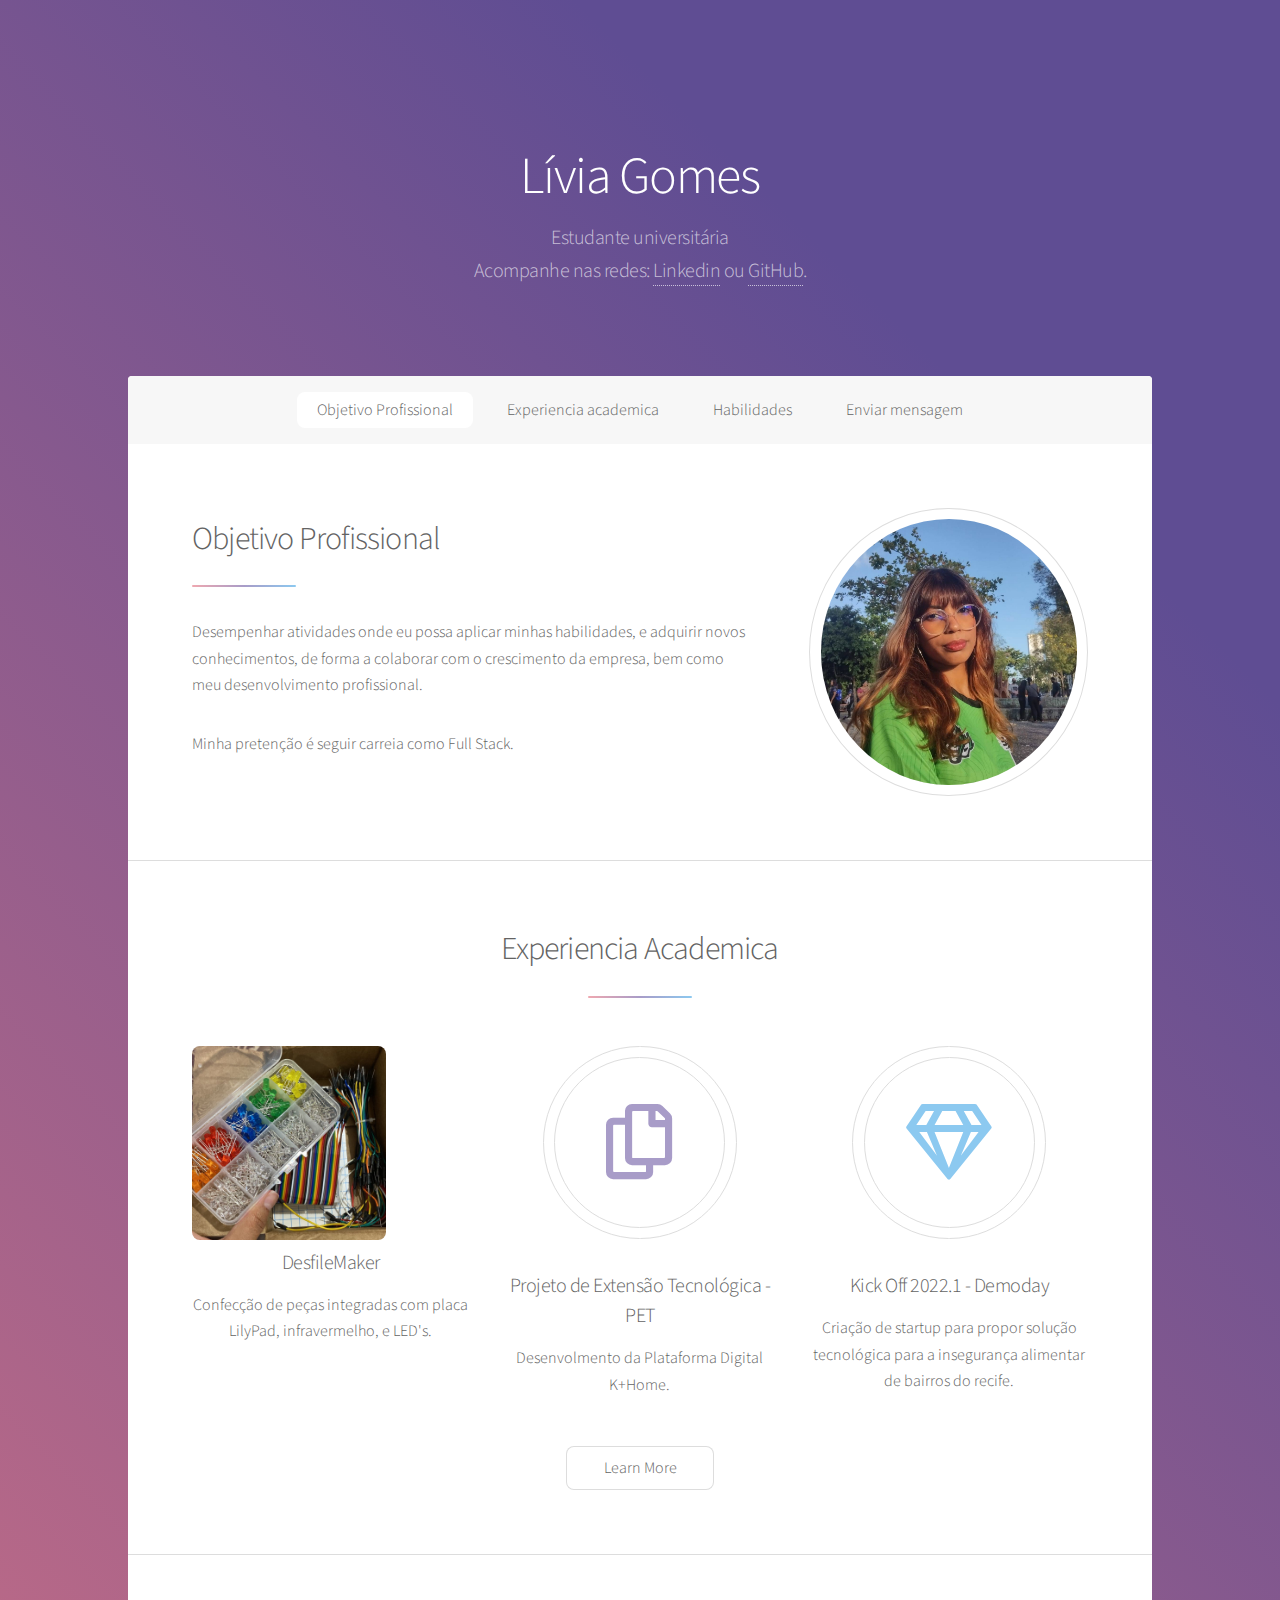
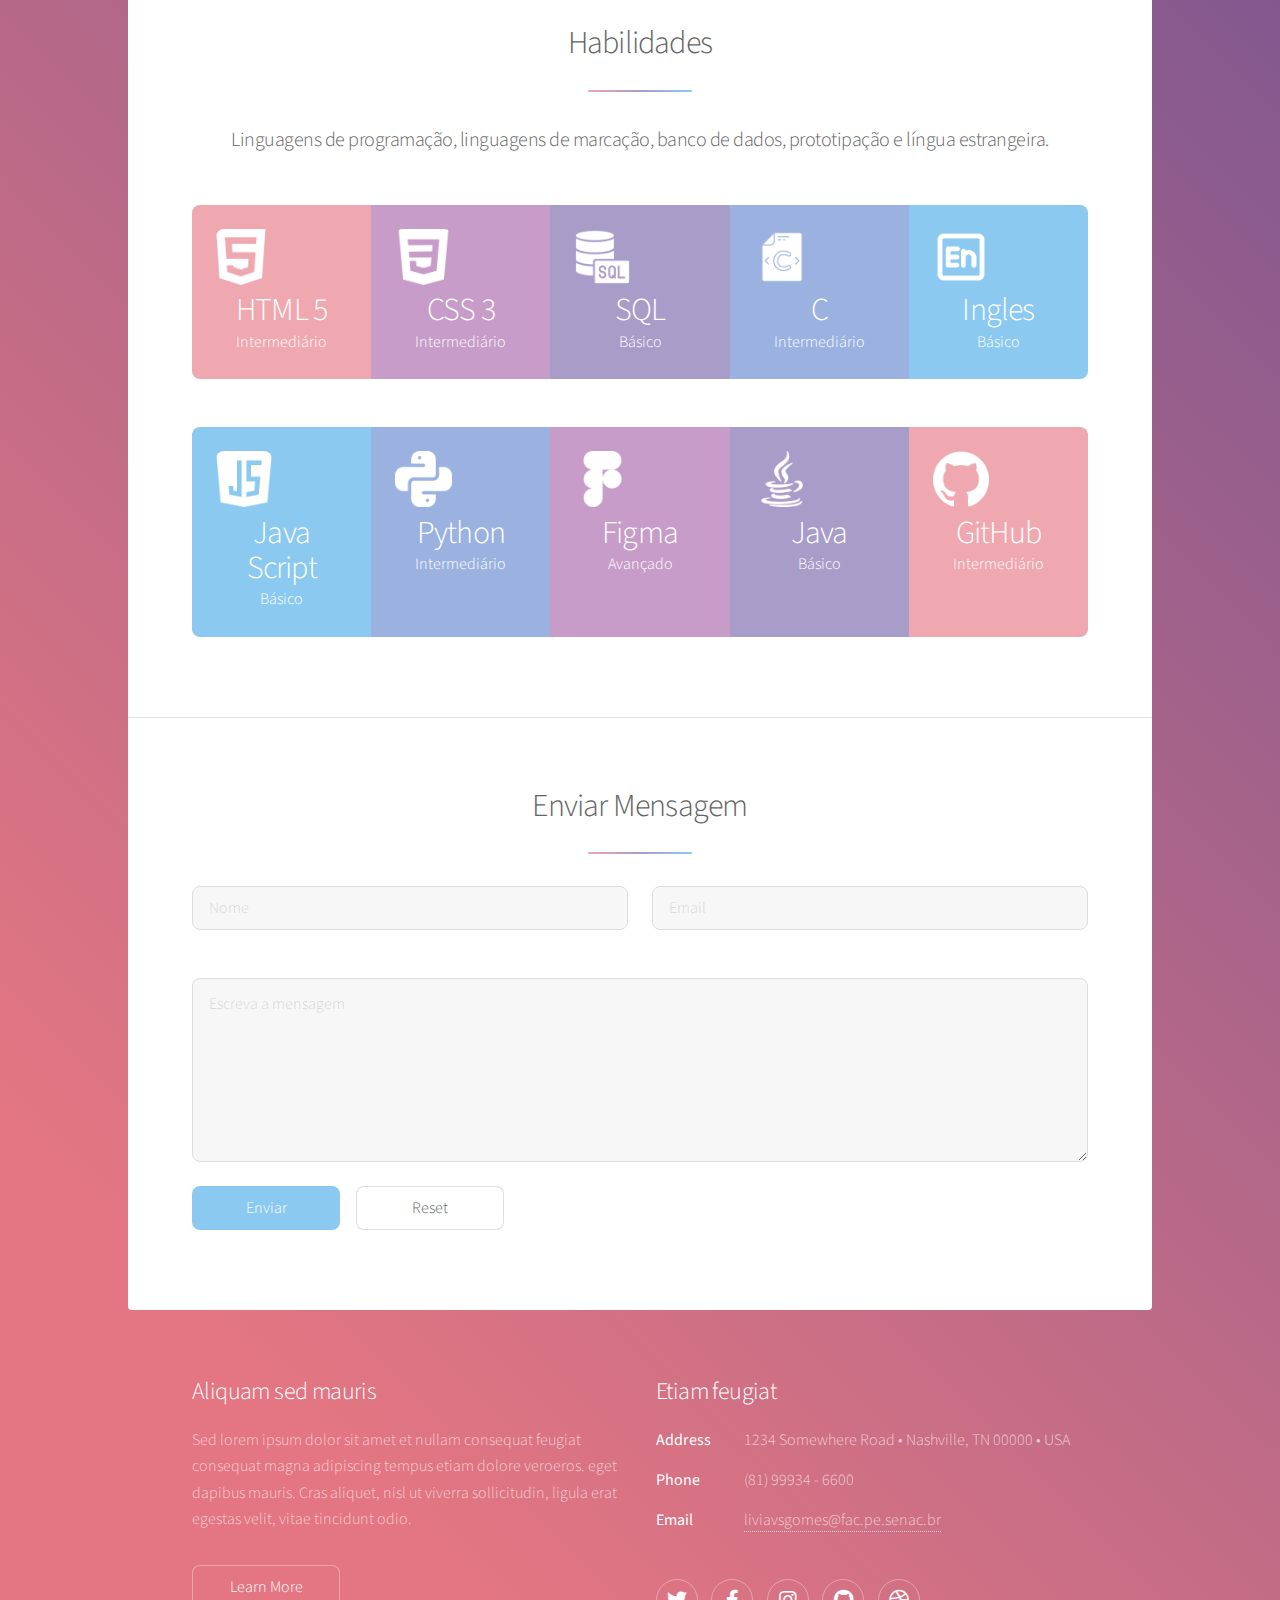
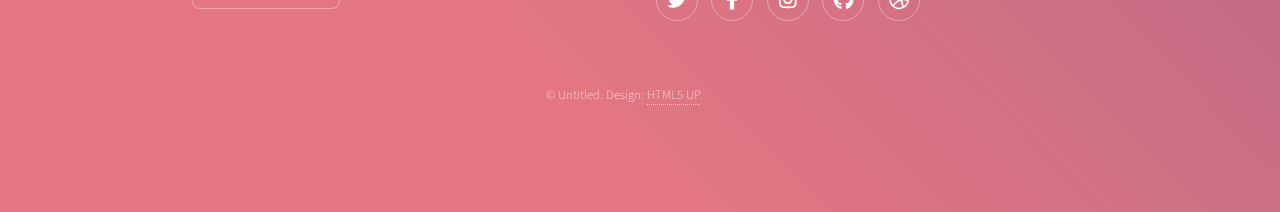
==== index.html @ 05b3b82d "Personalizações" ====
<!DOCTYPE HTML>
<!--
	Stellar by HTML5 UP
	html5up.net | @ajlkn
	Free for personal and commercial use under the CCA 3.0 license (html5up.net/license)
-->
<html lang="pt-br">
	<head>
		<title>Lívia Gomes</title>
		<link rel="icon" type="image/x-icon" href="https://cdn-icons-png.flaticon.com/512/921/921124.png">
		<meta charset="utf-8" />
		<meta name="viewport" content="width=device-width, initial-scale=1, user-scalable=no" />
		<link rel="stylesheet" href="assets/css/main.css" />
		<noscript><link rel="stylesheet" href="assets/css/noscript.css" /></noscript>
	</head>
	<body class="is-preload">

		<!-- Wrapper -->
			<div id="wrapper">

				<!-- Header -->
					<header id="header" class="alt">
						<span class="logo"><img src="images/logo.svg" alt="" /></span>
						<img href="https://cdn-icons-png.flaticon.com/512/921/921124.png" alt="">
						<h1>Lívia Gomes</h1>
						<p>Estudante universitária<br/>
						Acompanhe nas redes: <a href="https://www.linkedin.com/in/l%C3%ADvia-vit%C3%B3ria-6a5771230/">Linkedin</a> ou <a href="https://github.com/ViviSGG">GitHub</a>.</p>
					</header>

				<!-- Nav -->
					<nav id="nav">
						<ul>
							<li><a href="#intro" class="active">Objetivo Profissional</a></li>
							<li><a href="#first">Experiencia academica</a></li>
							<li><a href="#second">Habilidades</a></li>
							<li><a href="#cta">Enviar mensagem</a></li>
						</ul>
					</nav>

				<!-- Main -->
					<div id="main">

						<!-- Introduction -->
							<section id="intro" class="main">
								<div class="spotlight">
									<div class="content">
										<header class="major">
											<h2>Objetivo Profissional</h2>
										</header>
										<p>Desempenhar atividades onde eu possa aplicar minhas habilidades, e adquirir novos conhecimentos, de forma a colaborar com o crescimento da empresa, bem como meu desenvolvimento profissional.</p>
										<p>Minha pretenção é seguir carreia como Full Stack.</p>
										<ul class="actions">
										</ul>
									</div>
									<span class="image"><img src="imagens\icon-perfil-verde.jpeg" alt="" /></span>
								</div>
							</section>

						<!-- First Section -->
							<section id="first" class="main special">
								<header class="major">
									<h2>Experiencia Academica</h2>
								</header>
								<ul class="features">
									<li>
										<span class="image"><img src="imagens\led's.jpeg" alt="" id="exp-icon" /></span>
										<h3>DesfileMaker</h3>
										<p>Confecção de peças integradas com placa LilyPad, infravermelho, e LED's.</p>
									</li>
									<li>
										<span class="icon major style3 fa-copy"></span>
										<h3>Projeto de Extensão Tecnológica - PET</h3>
										<p>Desenvolmento da Plataforma Digital K+Home.</p>
									</li>
									<li>
										<span class="icon major style5 fa-gem"></span>
										<h3>Kick Off 2022.1 - Demoday </h3>
										<p>Criação de startup para propor solução tecnológica para a insegurança alimentar de bairros do recife.</p>
									</li>
								</ul>
								<footer class="major">
									<ul class="actions special">
										<li><a href="generic.html" class="button">Learn More</a></li>
									</ul>
								</footer>
							</section>

						<!-- habilidades Section -->
							<section id="second" class="main special">
								<header class="major">
									<h2>Habilidades</h2>
									<p>Linguagens de programação, linguagens de marcação, banco de dados, prototipação e língua estrangeira.</p>
								</header>
								<ul class="statistics">
									<li class="style1">
										<span class="image"><img src="imagens\html5.png" id="hab-icon"></span>
										<strong>HTML 5</strong> Intermediário
									</li>
									<li class="style2">
										<span class="image"><img src="imagens\css-3.png" id="hab-icon"></span>
										<strong>CSS 3</strong> Intermediário
									</li>
									<li class="style3">
										<span class="image"><img src="imagens\servidor-sql.png" id="hab-icon"></span>
										<strong>SQL</strong> Básico
									</li>
									<li class="style4">
										<span class="image"><img src="imagens\linguagem-c.png" id="hab-icon"></span></span>
										<strong>C</strong> Intermediário
									</li>
									<li class="style5">
										<span class="image"><img src="imagens\ingles.png" id="hab-icon"></span>
										<strong>Ingles</strong> Básico
									</li>
									
								</ul>
								<ul class="statistics">									
									<li class="style5">
										<span class="image"><img src="imagens\script-java.png" id="hab-icon"></span>
										<strong>Java Script</strong> Básico
									</li>
									<li class="style4">
										<span class="image"><img src="imagens\python.png" id="hab-icon"></span>
										<strong>Python</strong> Intermediário
									</li>
									<li class="style2">
										<span class="image"><img src="imagens\figma.png" id="hab-icon"></span>
										<strong>Figma</strong> Avançado
									</li>
									<li class="style3">
										<span class="image"><img src="imagens\java.png" id="hab-icon"></span>
										<strong>Java</strong> Básico
									</li>
									<li class="style1">
										<span class="image"><img src="imagens\github.png" id="hab-icon"></span>
										<strong>GitHub</strong> Intermediário
									</li>
								</ul>
						
								<footer class="major">
								</footer>
							</section>

						<!-- Get Started -->
							<section id="cta" class="main special">
								<header class="major">
									<h2>Enviar Mensagem</h2>
									
									<form method="post" action="#">
										<div class="row gtr-uniform">
											<div class="col-6 col-12-xsmall">
												<input type="text" name="demo-name" id="demo-name" value="" placeholder="Nome" />
											</div>
											<div class="col-6 col-12-xsmall">
												<input type="email" name="demo-email" id="demo-email" value="" placeholder="Email" />
											</div>
											<div class="col-12">
											</div>
											<div class="col-12">
												<textarea name="demo-message" id="demo-message" placeholder="Escreva a mensagem" rows="6"></textarea>
											</div>
											<br>
											<div class="col-12">
												<ul class="actions">
													<li><input type="submit" value="Enviar" class="primary" /></li>
													<li><input type="reset" value="Reset" /></li>
												</ul>
											</div>
										</div>
									</form>
								</footer>
							</section>

					</div>

				<!-- Footer -->
					<footer id="footer">
						<section>
							<h2>Aliquam sed mauris</h2>
							<p>Sed lorem ipsum dolor sit amet et nullam consequat feugiat consequat magna adipiscing tempus etiam dolore veroeros. eget dapibus mauris. Cras aliquet, nisl ut viverra sollicitudin, ligula erat egestas velit, vitae tincidunt odio.</p>
							<ul class="actions">
								<li><a href="generic.html" class="button">Learn More</a></li>
							</ul>
						</section>
						<section>
							<h2>Etiam feugiat</h2>
							<dl class="alt">
								<dt>Address</dt>
								<dd>1234 Somewhere Road &bull; Nashville, TN 00000 &bull; USA</dd>
								<dt>Phone</dt>
								<dd>(81) 99934 - 6600</dd>
								<dt>Email</dt>
								<dd><a href="#">liviavsgomes@fac.pe.senac.br</a></dd>
							</dl>
							<ul class="icons">
								<li><a href="#" class="icon brands fa-twitter alt"><span class="label">Twitter</span></a></li>
								<li><a href="#" class="icon brands fa-facebook-f alt"><span class="label">Facebook</span></a></li>
								<li><a href="#" class="icon brands fa-instagram alt"><span class="label">Instagram</span></a></li>
								<li><a href="#" class="icon brands fa-github alt"><span class="label">GitHub</span></a></li>
								<li><a href="#" class="icon brands fa-dribbble alt"><span class="label">Dribbble</span></a></li>
							</ul>
						</section>
						<p class="copyright">&copy; Untitled. Design: <a href="https://html5up.net">HTML5 UP</a>.</p>
					</footer>

			</div>

		<!-- Scripts -->
			<script src="assets/js/jquery.min.js"></script>
			<script src="assets/js/jquery.scrollex.min.js"></script>
			<script src="assets/js/jquery.scrolly.min.js"></script>
			<script src="assets/js/browser.min.js"></script>
			<script src="assets/js/breakpoints.min.js"></script>
			<script src="assets/js/util.js"></script>
			<script src="assets/js/main.js"></script>

	</body>
</html>
---- assets/css/main.css ----
@import url(fontawesome-all.min.css);
@import 'https://fonts.googleapis.com/css?family=Source+Sans+Pro:300,400';

/*
	Stellar by HTML5 UP
	html5up.net | @ajlkn
	Free for personal and commercial use under the CCA 3.0 license (html5up.net/license)
*/

html, body, div, span, applet, object,
iframe, h1, h2, h3, h4, h5, h6, p, blockquote,
pre, a, abbr, acronym, address, big, cite,
code, del, dfn, em, img, ins, kbd, q, s, samp,
small, strike, strong, sub, sup, tt, var, b,
u, i, center, dl, dt, dd, ol, ul, li, fieldset,
form, label, legend, table, caption, tbody,
tfoot, thead, tr, th, td, article, aside,
canvas, details, embed, figure, figcaption,
footer, header, hgroup, menu, nav, output, ruby,
section, summary, time, mark, audio, video {
	margin: 0;
	padding: 0;
	border: 0;
	font-size: 100%;
	font: inherit;
	vertical-align: baseline;}

article, aside, details, figcaption, figure,
footer, header, hgroup, menu, nav, section {
	display: block;}

body {
	line-height: 1;
}

ol, ul {
	list-style: none;
}

blockquote, q {
	quotes: none;
}

	blockquote:before, blockquote:after, q:before, q:after {
		content: '';
		content: none;
	}

table {
	border-collapse: collapse;
	border-spacing: 0;
}

body {
	-webkit-text-size-adjust: none;
}

mark {
	background-color: transparent;
	color: inherit;
}

input::-moz-focus-inner {
	border: 0;
	padding: 0;
}

input, select, textarea {
	-moz-appearance: none;
	-webkit-appearance: none;
	-ms-appearance: none;
	appearance: none;
}

/* Basic */

	@-ms-viewport {
		width: device-width;
	}

	body {
		-ms-overflow-style: scrollbar;
	}

	@media screen and (max-width: 480px) {

		html, body {
			min-width: 320px;
		}

	}

	html {
		box-sizing: border-box;
	}

	*, *:before, *:after {
		box-sizing: inherit;
	}

	body {
		background-color: #935d8c;
		background-image: url("images/overlay.png"), -moz-linear-gradient(45deg, #e37682 15%, #5f4d93 85%);
		background-image: url("images/overlay.png"), -webkit-linear-gradient(45deg, #e37682 15%, #5f4d93 85%);
		background-image: url("images/overlay.png"), -ms-linear-gradient(45deg, #e37682 15%, #5f4d93 85%);
		background-image: url("images/overlay.png"), linear-gradient(45deg, #e37682 15%, #5f4d93 85%);
	}

		body.is-preload *, body.is-preload *:before, body.is-preload *:after {
			-moz-animation: none !important;
			-webkit-animation: none !important;
			-ms-animation: none !important;
			animation: none !important;
			-moz-transition: none !important;
			-webkit-transition: none !important;
			-ms-transition: none !important;
			transition: none !important;
		}

/* Type */

	body {
		background-color: #935d8c;
		color: rgba(255, 255, 255, 0.65);
	}

	body, input, select, textarea {
		font-family: "Source Sans Pro", Helvetica, sans-serif;
		font-size: 17pt;
		font-weight: 300;
		line-height: 1.65;
	}

		@media screen and (max-width: 1680px) {

			body, input, select, textarea {
				font-size: 14pt;
			}

		}

		@media screen and (max-width: 1280px) {

			body, input, select, textarea {
				font-size: 12pt;
			}

		}

		@media screen and (max-width: 360px) {

			body, input, select, textarea {
				font-size: 11pt;
			}

		}

	a {
		-moz-transition: color 0.2s ease, border-bottom 0.2s ease;
		-webkit-transition: color 0.2s ease, border-bottom 0.2s ease;
		-ms-transition: color 0.2s ease, border-bottom 0.2s ease;
		transition: color 0.2s ease, border-bottom 0.2s ease;
		text-decoration: none;
		border-bottom: dotted 1px;
		color: inherit;
	}

		a:hover {
			border-bottom-color: transparent;
		}

	strong, b {
		font-weight: 400;
	}

	em, i {
		font-style: italic;
	}

	p {
		margin: 0 0 2em 0;
	}

		p.content {
			-moz-columns: 20em 2;
			-webkit-columns: 20em 2;
			-ms-columns: 20em 2;
			columns: 20em 2;
			-moz-column-gap: 2em;
			-webkit-column-gap: 2em;
			-ms-column-gap: 2em;
			column-gap: 2em;
			text-align: justify;
		}

	h1, h2, h3, h4, h5, h6 {
		font-weight: 300;
		line-height: 1.5;
		margin: 0 0 0.7em 0;
		letter-spacing: -0.025em;
	}

		h1 a, h2 a, h3 a, h4 a, h5 a, h6 a {
			color: inherit;
			text-decoration: none;
		}

	h1 {
		font-size: 2.5em;
		line-height: 1.2;
	}

	h2 {
		font-size: 1.5em;
	}

	h3 {
		font-size: 1.25em;
	}

	h4 {
		font-size: 1.1em;
	}

	h5 {
		font-size: 0.9em;
	}

	h6 {
		font-size: 0.7em;
	}

	@media screen and (max-width: 736px) {

		h1 {
			font-size: 2em;
		}

	}

	sub {
		font-size: 0.8em;
		position: relative;
		top: 0.5em;
	}

	sup {
		font-size: 0.8em;
		position: relative;
		top: -0.5em;
	}

	blockquote {
		border-left: solid 4px;
		font-style: italic;
		margin: 0 0 2em 0;
		padding: 0.5em 0 0.5em 2em;
	}

	code {
		border-radius: 8px;
		border: solid 1px;
		font-family: "Courier New", monospace;
		font-size: 0.9em;
		margin: 0 0.25em;
		padding: 0.25em 0.65em;
	}

	pre {
		-webkit-overflow-scrolling: touch;
		font-family: "Courier New", monospace;
		font-size: 0.9em;
		margin: 0 0 2em 0;
	}

		pre code {
			display: block;
			line-height: 1.75;
			padding: 1em 1.5em;
			overflow-x: auto;
		}

	hr {
		border: 0;
		border-bottom: solid 1px;
		margin: 2em 0;
	}

		hr.major {
			margin: 3em 0;
		}

	.align-left {
		text-align: left;
	}

	.align-center {
		text-align: center;
	}

	.align-right {
		text-align: right;
	}

	input, select, textarea {
		color: #ffffff;
	}

	a:hover {
		color: #ffffff;
	}

	strong, b {
		color: #ffffff;
	}

	h1, h2, h3, h4, h5, h6 {
		color: #ffffff;
	}

	blockquote {
		border-left-color: rgba(255, 255, 255, 0.35);
	}

	code {
		background: rgba(255, 255, 255, 0.075);
		border-color: rgba(255, 255, 255, 0.35);
	}

	hr {
		border-bottom-color: rgba(255, 255, 255, 0.35);
	}

/* Row */

	.row {
		display: flex;
		flex-wrap: wrap;
		box-sizing: border-box;
		align-items: stretch;
	}

		.row > * {
			box-sizing: border-box;
		}

		.row.gtr-uniform > * > :last-child {
			margin-bottom: 0;
		}

		.row.aln-left {
			justify-content: flex-start;
		}

		.row.aln-center {
			justify-content: center;
		}

		.row.aln-right {
			justify-content: flex-end;
		}

		.row.aln-top {
			align-items: flex-start;
		}

		.row.aln-middle {
			align-items: center;
		}

		.row.aln-bottom {
			align-items: flex-end;
		}

		.row > .imp {
			order: -1;
		}

		.row > .col-1 {
			width: 8.33333%;
		}

		.row > .off-1 {
			margin-left: 8.33333%;
		}

		.row > .col-2 {
			width: 16.66667%;
		}

		.row > .off-2 {
			margin-left: 16.66667%;
		}

		.row > .col-3 {
			width: 25%;
		}

		.row > .off-3 {
			margin-left: 25%;
		}

		.row > .col-4 {
			width: 33.33333%;
		}

		.row > .off-4 {
			margin-left: 33.33333%;
		}

		.row > .col-5 {
			width: 41.66667%;
		}

		.row > .off-5 {
			margin-left: 41.66667%;
		}

		.row > .col-6 {
			width: 50%;
		}

		.row > .off-6 {
			margin-left: 50%;
		}

		.row > .col-7 {
			width: 58.33333%;
		}

		.row > .off-7 {
			margin-left: 58.33333%;
		}

		.row > .col-8 {
			width: 66.66667%;
		}

		.row > .off-8 {
			margin-left: 66.66667%;
		}

		.row > .col-9 {
			width: 75%;
		}

		.row > .off-9 {
			margin-left: 75%;
		}

		.row > .col-10 {
			width: 83.33333%;
		}

		.row > .off-10 {
			margin-left: 83.33333%;
		}

		.row > .col-11 {
			width: 91.66667%;
		}

		.row > .off-11 {
			margin-left: 91.66667%;
		}

		.row > .col-12 {
			width: 100%;
		}

		.row > .off-12 {
			margin-left: 100%;
		}

		.row.gtr-0 {
			margin-top: 0;
			margin-left: 0em;
		}

			.row.gtr-0 > * {
				padding: 0 0 0 0em;
			}

			.row.gtr-0.gtr-uniform {
				margin-top: 0em;
			}

				.row.gtr-0.gtr-uniform > * {
					padding-top: 0em;
				}

		.row.gtr-25 {
			margin-top: 0;
			margin-left: -0.375em;
		}

			.row.gtr-25 > * {
				padding: 0 0 0 0.375em;
			}

			.row.gtr-25.gtr-uniform {
				margin-top: -0.375em;
			}

				.row.gtr-25.gtr-uniform > * {
					padding-top: 0.375em;
				}

		.row.gtr-50 {
			margin-top: 0;
			margin-left: -0.75em;
		}

			.row.gtr-50 > * {
				padding: 0 0 0 0.75em;
			}

			.row.gtr-50.gtr-uniform {
				margin-top: -0.75em;
			}

				.row.gtr-50.gtr-uniform > * {
					padding-top: 0.75em;
				}

		.row {
			margin-top: 0;
			margin-left: -1.5em;
		}

			.row > * {
				padding: 0 0 0 1.5em;
			}

			.row.gtr-uniform {
				margin-top: -1.5em;
			}

				.row.gtr-uniform > * {
					padding-top: 1.5em;
				}

		.row.gtr-150 {
			margin-top: 0;
			margin-left: -2.25em;
		}

			.row.gtr-150 > * {
				padding: 0 0 0 2.25em;
			}

			.row.gtr-150.gtr-uniform {
				margin-top: -2.25em;
			}

				.row.gtr-150.gtr-uniform > * {
					padding-top: 2.25em;
				}

		.row.gtr-200 {
			margin-top: 0;
			margin-left: -3em;
		}

			.row.gtr-200 > * {
				padding: 0 0 0 3em;
			}

			.row.gtr-200.gtr-uniform {
				margin-top: -3em;
			}

				.row.gtr-200.gtr-uniform > * {
					padding-top: 3em;
				}

		@media screen and (max-width: 1680px) {

			.row {
				display: flex;
				flex-wrap: wrap;
				box-sizing: border-box;
				align-items: stretch;
			}

				.row > * {
					box-sizing: border-box;
				}

				.row.gtr-uniform > * > :last-child {
					margin-bottom: 0;
				}

				.row.aln-left {
					justify-content: flex-start;
				}

				.row.aln-center {
					justify-content: center;
				}

				.row.aln-right {
					justify-content: flex-end;
				}

				.row.aln-top {
					align-items: flex-start;
				}

				.row.aln-middle {
					align-items: center;
				}

				.row.aln-bottom {
					align-items: flex-end;
				}

				.row > .imp-xlarge {
					order: -1;
				}

				.row > .col-1-xlarge {
					width: 8.33333%;
				}

				.row > .off-1-xlarge {
					margin-left: 8.33333%;
				}

				.row > .col-2-xlarge {
					width: 16.66667%;
				}

				.row > .off-2-xlarge {
					margin-left: 16.66667%;
				}

				.row > .col-3-xlarge {
					width: 25%;
				}

				.row > .off-3-xlarge {
					margin-left: 25%;
				}

				.row > .col-4-xlarge {
					width: 33.33333%;
				}

				.row > .off-4-xlarge {
					margin-left: 33.33333%;
				}

				.row > .col-5-xlarge {
					width: 41.66667%;
				}

				.row > .off-5-xlarge {
					margin-left: 41.66667%;
				}

				.row > .col-6-xlarge {
					width: 50%;
				}

				.row > .off-6-xlarge {
					margin-left: 50%;
				}

				.row > .col-7-xlarge {
					width: 58.33333%;
				}

				.row > .off-7-xlarge {
					margin-left: 58.33333%;
				}

				.row > .col-8-xlarge {
					width: 66.66667%;
				}

				.row > .off-8-xlarge {
					margin-left: 66.66667%;
				}

				.row > .col-9-xlarge {
					width: 75%;
				}

				.row > .off-9-xlarge {
					margin-left: 75%;
				}

				.row > .col-10-xlarge {
					width: 83.33333%;
				}

				.row > .off-10-xlarge {
					margin-left: 83.33333%;
				}

				.row > .col-11-xlarge {
					width: 91.66667%;
				}

				.row > .off-11-xlarge {
					margin-left: 91.66667%;
				}

				.row > .col-12-xlarge {
					width: 100%;
				}

				.row > .off-12-xlarge {
					margin-left: 100%;
				}

				.row.gtr-0 {
					margin-top: 0;
					margin-left: 0em;
				}

					.row.gtr-0 > * {
						padding: 0 0 0 0em;
					}

					.row.gtr-0.gtr-uniform {
						margin-top: 0em;
					}

						.row.gtr-0.gtr-uniform > * {
							padding-top: 0em;
						}

				.row.gtr-25 {
					margin-top: 0;
					margin-left: -0.375em;
				}

					.row.gtr-25 > * {
						padding: 0 0 0 0.375em;
					}

					.row.gtr-25.gtr-uniform {
						margin-top: -0.375em;
					}

						.row.gtr-25.gtr-uniform > * {
							padding-top: 0.375em;
						}

				.row.gtr-50 {
					margin-top: 0;
					margin-left: -0.75em;
				}

					.row.gtr-50 > * {
						padding: 0 0 0 0.75em;
					}

					.row.gtr-50.gtr-uniform {
						margin-top: -0.75em;
					}

						.row.gtr-50.gtr-uniform > * {
							padding-top: 0.75em;
						}

				.row {
					margin-top: 0;
					margin-left: -1.5em;
				}

					.row > * {
						padding: 0 0 0 1.5em;
					}

					.row.gtr-uniform {
						margin-top: -1.5em;
					}

						.row.gtr-uniform > * {
							padding-top: 1.5em;
						}

				.row.gtr-150 {
					margin-top: 0;
					margin-left: -2.25em;
				}

					.row.gtr-150 > * {
						padding: 0 0 0 2.25em;
					}

					.row.gtr-150.gtr-uniform {
						margin-top: -2.25em;
					}

						.row.gtr-150.gtr-uniform > * {
							padding-top: 2.25em;
						}

				.row.gtr-200 {
					margin-top: 0;
					margin-left: -3em;
				}

					.row.gtr-200 > * {
						padding: 0 0 0 3em;
					}

					.row.gtr-200.gtr-uniform {
						margin-top: -3em;
					}

						.row.gtr-200.gtr-uniform > * {
							padding-top: 3em;
						}

		}

		@media screen and (max-width: 1280px) {

			.row {
				display: flex;
				flex-wrap: wrap;
				box-sizing: border-box;
				align-items: stretch;
			}

				.row > * {
					box-sizing: border-box;
				}

				.row.gtr-uniform > * > :last-child {
					margin-bottom: 0;
				}

				.row.aln-left {
					justify-content: flex-start;
				}

				.row.aln-center {
					justify-content: center;
				}

				.row.aln-right {
					justify-content: flex-end;
				}

				.row.aln-top {
					align-items: flex-start;
				}

				.row.aln-middle {
					align-items: center;
				}

				.row.aln-bottom {
					align-items: flex-end;
				}

				.row > .imp-large {
					order: -1;
				}

				.row > .col-1-large {
					width: 8.33333%;
				}

				.row > .off-1-large {
					margin-left: 8.33333%;
				}

				.row > .col-2-large {
					width: 16.66667%;
				}

				.row > .off-2-large {
					margin-left: 16.66667%;
				}

				.row > .col-3-large {
					width: 25%;
				}

				.row > .off-3-large {
					margin-left: 25%;
				}

				.row > .col-4-large {
					width: 33.33333%;
				}

				.row > .off-4-large {
					margin-left: 33.33333%;
				}

				.row > .col-5-large {
					width: 41.66667%;
				}

				.row > .off-5-large {
					margin-left: 41.66667%;
				}

				.row > .col-6-large {
					width: 50%;
				}

				.row > .off-6-large {
					margin-left: 50%;
				}

				.row > .col-7-large {
					width: 58.33333%;
				}

				.row > .off-7-large {
					margin-left: 58.33333%;
				}

				.row > .col-8-large {
					width: 66.66667%;
				}

				.row > .off-8-large {
					margin-left: 66.66667%;
				}

				.row > .col-9-large {
					width: 75%;
				}

				.row > .off-9-large {
					margin-left: 75%;
				}

				.row > .col-10-large {
					width: 83.33333%;
				}

				.row > .off-10-large {
					margin-left: 83.33333%;
				}

				.row > .col-11-large {
					width: 91.66667%;
				}

				.row > .off-11-large {
					margin-left: 91.66667%;
				}

				.row > .col-12-large {
					width: 100%;
				}

				.row > .off-12-large {
					margin-left: 100%;
				}

				.row.gtr-0 {
					margin-top: 0;
					margin-left: 0em;
				}

					.row.gtr-0 > * {
						padding: 0 0 0 0em;
					}

					.row.gtr-0.gtr-uniform {
						margin-top: 0em;
					}

						.row.gtr-0.gtr-uniform > * {
							padding-top: 0em;
						}

				.row.gtr-25 {
					margin-top: 0;
					margin-left: -0.375em;
				}

					.row.gtr-25 > * {
						padding: 0 0 0 0.375em;
					}

					.row.gtr-25.gtr-uniform {
						margin-top: -0.375em;
					}

						.row.gtr-25.gtr-uniform > * {
							padding-top: 0.375em;
						}

				.row.gtr-50 {
					margin-top: 0;
					margin-left: -0.75em;
				}

					.row.gtr-50 > * {
						padding: 0 0 0 0.75em;
					}

					.row.gtr-50.gtr-uniform {
						margin-top: -0.75em;
					}

						.row.gtr-50.gtr-uniform > * {
							padding-top: 0.75em;
						}

				.row {
					margin-top: 0;
					margin-left: -1.5em;
				}

					.row > * {
						padding: 0 0 0 1.5em;
					}

					.row.gtr-uniform {
						margin-top: -1.5em;
					}

						.row.gtr-uniform > * {
							padding-top: 1.5em;
						}

				.row.gtr-150 {
					margin-top: 0;
					margin-left: -2.25em;
				}

					.row.gtr-150 > * {
						padding: 0 0 0 2.25em;
					}

					.row.gtr-150.gtr-uniform {
						margin-top: -2.25em;
					}

						.row.gtr-150.gtr-uniform > * {
							padding-top: 2.25em;
						}

				.row.gtr-200 {
					margin-top: 0;
					margin-left: -3em;
				}

					.row.gtr-200 > * {
						padding: 0 0 0 3em;
					}

					.row.gtr-200.gtr-uniform {
						margin-top: -3em;
					}

						.row.gtr-200.gtr-uniform > * {
							padding-top: 3em;
						}

		}

		@media screen and (max-width: 980px) {

			.row {
				display: flex;
				flex-wrap: wrap;
				box-sizing: border-box;
				align-items: stretch;
			}

				.row > * {
					box-sizing: border-box;
				}

				.row.gtr-uniform > * > :last-child {
					margin-bottom: 0;
				}

				.row.aln-left {
					justify-content: flex-start;
				}

				.row.aln-center {
					justify-content: center;
				}

				.row.aln-right {
					justify-content: flex-end;
				}

				.row.aln-top {
					align-items: flex-start;
				}

				.row.aln-middle {
					align-items: center;
				}

				.row.aln-bottom {
					align-items: flex-end;
				}

				.row > .imp-medium {
					order: -1;
				}

				.row > .col-1-medium {
					width: 8.33333%;
				}

				.row > .off-1-medium {
					margin-left: 8.33333%;
				}

				.row > .col-2-medium {
					width: 16.66667%;
				}

				.row > .off-2-medium {
					margin-left: 16.66667%;
				}

				.row > .col-3-medium {
					width: 25%;
				}

				.row > .off-3-medium {
					margin-left: 25%;
				}

				.row > .col-4-medium {
					width: 33.33333%;
				}

				.row > .off-4-medium {
					margin-left: 33.33333%;
				}

				.row > .col-5-medium {
					width: 41.66667%;
				}

				.row > .off-5-medium {
					margin-left: 41.66667%;
				}

				.row > .col-6-medium {
					width: 50%;
				}

				.row > .off-6-medium {
					margin-left: 50%;
				}

				.row > .col-7-medium {
					width: 58.33333%;
				}

				.row > .off-7-medium {
					margin-left: 58.33333%;
				}

				.row > .col-8-medium {
					width: 66.66667%;
				}

				.row > .off-8-medium {
					margin-left: 66.66667%;
				}

				.row > .col-9-medium {
					width: 75%;
				}

				.row > .off-9-medium {
					margin-left: 75%;
				}

				.row > .col-10-medium {
					width: 83.33333%;
				}

				.row > .off-10-medium {
					margin-left: 83.33333%;
				}

				.row > .col-11-medium {
					width: 91.66667%;
				}

				.row > .off-11-medium {
					margin-left: 91.66667%;
				}

				.row > .col-12-medium {
					width: 100%;
				}

				.row > .off-12-medium {
					margin-left: 100%;
				}

				.row.gtr-0 {
					margin-top: 0;
					margin-left: 0em;
				}

					.row.gtr-0 > * {
						padding: 0 0 0 0em;
					}

					.row.gtr-0.gtr-uniform {
						margin-top: 0em;
					}

						.row.gtr-0.gtr-uniform > * {
							padding-top: 0em;
						}

				.row.gtr-25 {
					margin-top: 0;
					margin-left: -0.375em;
				}

					.row.gtr-25 > * {
						padding: 0 0 0 0.375em;
					}

					.row.gtr-25.gtr-uniform {
						margin-top: -0.375em;
					}

						.row.gtr-25.gtr-uniform > * {
							padding-top: 0.375em;
						}

				.row.gtr-50 {
					margin-top: 0;
					margin-left: -0.75em;
				}

					.row.gtr-50 > * {
						padding: 0 0 0 0.75em;
					}

					.row.gtr-50.gtr-uniform {
						margin-top: -0.75em;
					}

						.row.gtr-50.gtr-uniform > * {
							padding-top: 0.75em;
						}

				.row {
					margin-top: 0;
					margin-left: -1.5em;
				}

					.row > * {
						padding: 0 0 0 1.5em;
					}

					.row.gtr-uniform {
						margin-top: -1.5em;
					}

						.row.gtr-uniform > * {
							padding-top: 1.5em;
						}

				.row.gtr-150 {
					margin-top: 0;
					margin-left: -2.25em;
				}

					.row.gtr-150 > * {
						padding: 0 0 0 2.25em;
					}

					.row.gtr-150.gtr-uniform {
						margin-top: -2.25em;
					}

						.row.gtr-150.gtr-uniform > * {
							padding-top: 2.25em;
						}

				.row.gtr-200 {
					margin-top: 0;
					margin-left: -3em;
				}

					.row.gtr-200 > * {
						padding: 0 0 0 3em;
					}

					.row.gtr-200.gtr-uniform {
						margin-top: -3em;
					}

						.row.gtr-200.gtr-uniform > * {
							padding-top: 3em;
						}

		}

		@media screen and (max-width: 736px) {

			.row {
				display: flex;
				flex-wrap: wrap;
				box-sizing: border-box;
				align-items: stretch;
			}

				.row > * {
					box-sizing: border-box;
				}

				.row.gtr-uniform > * > :last-child {
					margin-bottom: 0;
				}

				.row.aln-left {
					justify-content: flex-start;
				}

				.row.aln-center {
					justify-content: center;
				}

				.row.aln-right {
					justify-content: flex-end;
				}

				.row.aln-top {
					align-items: flex-start;
				}

				.row.aln-middle {
					align-items: center;
				}

				.row.aln-bottom {
					align-items: flex-end;
				}

				.row > .imp-small {
					order: -1;
				}

				.row > .col-1-small {
					width: 8.33333%;
				}

				.row > .off-1-small {
					margin-left: 8.33333%;
				}

				.row > .col-2-small {
					width: 16.66667%;
				}

				.row > .off-2-small {
					margin-left: 16.66667%;
				}

				.row > .col-3-small {
					width: 25%;
				}

				.row > .off-3-small {
					margin-left: 25%;
				}

				.row > .col-4-small {
					width: 33.33333%;
				}

				.row > .off-4-small {
					margin-left: 33.33333%;
				}

				.row > .col-5-small {
					width: 41.66667%;
				}

				.row > .off-5-small {
					margin-left: 41.66667%;
				}

				.row > .col-6-small {
					width: 50%;
				}

				.row > .off-6-small {
					margin-left: 50%;
				}

				.row > .col-7-small {
					width: 58.33333%;
				}

				.row > .off-7-small {
					margin-left: 58.33333%;
				}

				.row > .col-8-small {
					width: 66.66667%;
				}

				.row > .off-8-small {
					margin-left: 66.66667%;
				}

				.row > .col-9-small {
					width: 75%;
				}

				.row > .off-9-small {
					margin-left: 75%;
				}

				.row > .col-10-small {
					width: 83.33333%;
				}

				.row > .off-10-small {
					margin-left: 83.33333%;
				}

				.row > .col-11-small {
					width: 91.66667%;
				}

				.row > .off-11-small {
					margin-left: 91.66667%;
				}

				.row > .col-12-small {
					width: 100%;
				}

				.row > .off-12-small {
					margin-left: 100%;
				}

				.row.gtr-0 {
					margin-top: 0;
					margin-left: 0em;
				}

					.row.gtr-0 > * {
						padding: 0 0 0 0em;
					}

					.row.gtr-0.gtr-uniform {
						margin-top: 0em;
					}

						.row.gtr-0.gtr-uniform > * {
							padding-top: 0em;
						}

				.row.gtr-25 {
					margin-top: 0;
					margin-left: -0.25em;
				}

					.row.gtr-25 > * {
						padding: 0 0 0 0.25em;
					}

					.row.gtr-25.gtr-uniform {
						margin-top: -0.25em;
					}

						.row.gtr-25.gtr-uniform > * {
							padding-top: 0.25em;
						}

				.row.gtr-50 {
					margin-top: 0;
					margin-left: -0.5em;
				}

					.row.gtr-50 > * {
						padding: 0 0 0 0.5em;
					}

					.row.gtr-50.gtr-uniform {
						margin-top: -0.5em;
					}

						.row.gtr-50.gtr-uniform > * {
							padding-top: 0.5em;
						}

				.row {
					margin-top: 0;
					margin-left: -1em;
				}

					.row > * {
						padding: 0 0 0 1em;
					}

					.row.gtr-uniform {
						margin-top: -1em;
					}

						.row.gtr-uniform > * {
							padding-top: 1em;
						}

				.row.gtr-150 {
					margin-top: 0;
					margin-left: -1.5em;
				}

					.row.gtr-150 > * {
						padding: 0 0 0 1.5em;
					}

					.row.gtr-150.gtr-uniform {
						margin-top: -1.5em;
					}

						.row.gtr-150.gtr-uniform > * {
							padding-top: 1.5em;
						}

				.row.gtr-200 {
					margin-top: 0;
					margin-left: -2em;
				}

					.row.gtr-200 > * {
						padding: 0 0 0 2em;
					}

					.row.gtr-200.gtr-uniform {
						margin-top: -2em;
					}

						.row.gtr-200.gtr-uniform > * {
							padding-top: 2em;
						}

		}

		@media screen and (max-width: 480px) {

			.row {
				display: flex;
				flex-wrap: wrap;
				box-sizing: border-box;
				align-items: stretch;
			}

				.row > * {
					box-sizing: border-box;
				}

				.row.gtr-uniform > * > :last-child {
					margin-bottom: 0;
				}

				.row.aln-left {
					justify-content: flex-start;
				}

				.row.aln-center {
					justify-content: center;
				}

				.row.aln-right {
					justify-content: flex-end;
				}

				.row.aln-top {
					align-items: flex-start;
				}

				.row.aln-middle {
					align-items: center;
				}

				.row.aln-bottom {
					align-items: flex-end;
				}

				.row > .imp-xsmall {
					order: -1;
				}

				.row > .col-1-xsmall {
					width: 8.33333%;
				}

				.row > .off-1-xsmall {
					margin-left: 8.33333%;
				}

				.row > .col-2-xsmall {
					width: 16.66667%;
				}

				.row > .off-2-xsmall {
					margin-left: 16.66667%;
				}

				.row > .col-3-xsmall {
					width: 25%;
				}

				.row > .off-3-xsmall {
					margin-left: 25%;
				}

				.row > .col-4-xsmall {
					width: 33.33333%;
				}

				.row > .off-4-xsmall {
					margin-left: 33.33333%;
				}

				.row > .col-5-xsmall {
					width: 41.66667%;
				}

				.row > .off-5-xsmall {
					margin-left: 41.66667%;
				}

				.row > .col-6-xsmall {
					width: 50%;
				}

				.row > .off-6-xsmall {
					margin-left: 50%;
				}

				.row > .col-7-xsmall {
					width: 58.33333%;
				}

				.row > .off-7-xsmall {
					margin-left: 58.33333%;
				}

				.row > .col-8-xsmall {
					width: 66.66667%;
				}

				.row > .off-8-xsmall {
					margin-left: 66.66667%;
				}

				.row > .col-9-xsmall {
					width: 75%;
				}

				.row > .off-9-xsmall {
					margin-left: 75%;
				}

				.row > .col-10-xsmall {
					width: 83.33333%;
				}

				.row > .off-10-xsmall {
					margin-left: 83.33333%;
				}

				.row > .col-11-xsmall {
					width: 91.66667%;
				}

				.row > .off-11-xsmall {
					margin-left: 91.66667%;
				}

				.row > .col-12-xsmall {
					width: 100%;
				}

				.row > .off-12-xsmall {
					margin-left: 100%;
				}

				.row.gtr-0 {
					margin-top: 0;
					margin-left: 0em;
				}

					.row.gtr-0 > * {
						padding: 0 0 0 0em;
					}

					.row.gtr-0.gtr-uniform {
						margin-top: 0em;
					}

						.row.gtr-0.gtr-uniform > * {
							padding-top: 0em;
						}

				.row.gtr-25 {
					margin-top: 0;
					margin-left: -0.3125em;
				}

					.row.gtr-25 > * {
						padding: 0 0 0 0.3125em;
					}

					.row.gtr-25.gtr-uniform {
						margin-top: -0.3125em;
					}

						.row.gtr-25.gtr-uniform > * {
							padding-top: 0.3125em;
						}

				.row.gtr-50 {
					margin-top: 0;
					margin-left: -0.625em;
				}

					.row.gtr-50 > * {
						padding: 0 0 0 0.625em;
					}

					.row.gtr-50.gtr-uniform {
						margin-top: -0.625em;
					}

						.row.gtr-50.gtr-uniform > * {
							padding-top: 0.625em;
						}

				.row {
					margin-top: 0;
					margin-left: -1.25em;
				}

					.row > * {
						padding: 0 0 0 1.25em;
					}

					.row.gtr-uniform {
						margin-top: -1.25em;
					}

						.row.gtr-uniform > * {
							padding-top: 1.25em;
						}

				.row.gtr-150 {
					margin-top: 0;
					margin-left: -1.875em;
				}

					.row.gtr-150 > * {
						padding: 0 0 0 1.875em;
					}

					.row.gtr-150.gtr-uniform {
						margin-top: -1.875em;
					}

						.row.gtr-150.gtr-uniform > * {
							padding-top: 1.875em;
						}

				.row.gtr-200 {
					margin-top: 0;
					margin-left: -2.5em;
				}

					.row.gtr-200 > * {
						padding: 0 0 0 2.5em;
					}

					.row.gtr-200.gtr-uniform {
						margin-top: -2.5em;
					}

						.row.gtr-200.gtr-uniform > * {
							padding-top: 2.5em;
						}

		}

/* Box */

	.box {
		border-radius: 8px;
		border: solid;
		margin-bottom: 2em;
		padding: 1.5em;
	}

		.box > :last-child,
		.box > :last-child > :last-child,
		.box > :last-child > :last-child > :last-child {
			margin-bottom: 0;
		}

		.box.alt {
			border: 0;
			border-radius: 0;
			padding: 0;
		}

	.box {
		border-color: rgba(255, 255, 255, 0.35);
	}

/* Button */

	input[type="submit"],
	input[type="reset"],
	input[type="button"],
	button,
	.button {
		-moz-appearance: none;
		-webkit-appearance: none;
		-ms-appearance: none;
		appearance: none;
		-moz-transition: background-color 0.2s ease-in-out, color 0.2s ease-in-out;
		-webkit-transition: background-color 0.2s ease-in-out, color 0.2s ease-in-out;
		-ms-transition: background-color 0.2s ease-in-out, color 0.2s ease-in-out;
		transition: background-color 0.2s ease-in-out, color 0.2s ease-in-out;
		border-radius: 8px;
		border: 0;
		cursor: pointer;
		display: inline-block;
		font-weight: 300;
		height: 2.75em;
		line-height: 2.75em;
		min-width: 9.25em;
		padding: 0 1.5em;
		text-align: center;
		text-decoration: none;
		white-space: nowrap;
	}

		input[type="submit"].icon,
		input[type="reset"].icon,
		input[type="button"].icon,
		button.icon,
		.button.icon {
			padding-left: 1.35em;
		}

			input[type="submit"].icon:before,
			input[type="reset"].icon:before,
			input[type="button"].icon:before,
			button.icon:before,
			.button.icon:before {
				margin-right: 0.5em;
			}

		input[type="submit"].fit,
		input[type="reset"].fit,
		input[type="button"].fit,
		button.fit,
		.button.fit {
			width: 100%;
		}

		input[type="submit"].small,
		input[type="reset"].small,
		input[type="button"].small,
		button.small,
		.button.small {
			font-size: 0.8em;
		}

		input[type="submit"].large,
		input[type="reset"].large,
		input[type="button"].large,
		button.large,
		.button.large {
			font-size: 1.35em;
		}

		input[type="submit"].disabled, input[type="submit"]:disabled,
		input[type="reset"].disabled,
		input[type="reset"]:disabled,
		input[type="button"].disabled,
		input[type="button"]:disabled,
		button.disabled,
		button:disabled,
		.button.disabled,
		.button:disabled {
			pointer-events: none;
			opacity: 0.25;
		}

		@media screen and (max-width: 736px) {

			input[type="submit"],
			input[type="reset"],
			input[type="button"],
			button,
			.button {
				min-width: 0;
			}

		}

	input[type="submit"],
	input[type="reset"],
	input[type="button"],
	button,
	.button {
		background-color: transparent;
		box-shadow: inset 0 0 0 1px rgba(255, 255, 255, 0.35);
		color: #ffffff !important;
	}

		input[type="submit"]:hover,
		input[type="reset"]:hover,
		input[type="button"]:hover,
		button:hover,
		.button:hover {
			background-color: rgba(255, 255, 255, 0.075);
		}

		input[type="submit"]:active,
		input[type="reset"]:active,
		input[type="button"]:active,
		button:active,
		.button:active {
			background-color: rgba(255, 255, 255, 0.2);
		}

		input[type="submit"].icon:before,
		input[type="reset"].icon:before,
		input[type="button"].icon:before,
		button.icon:before,
		.button.icon:before {
			color: rgba(255, 255, 255, 0.5);
		}

		input[type="submit"].primary,
		input[type="reset"].primary,
		input[type="button"].primary,
		button.primary,
		.button.primary {
			background-color: #8cc9f0;
			color: #ffffff !important;
			box-shadow: none;
		}

			input[type="submit"].primary:hover,
			input[type="reset"].primary:hover,
			input[type="button"].primary:hover,
			button.primary:hover,
			.button.primary:hover {
				background-color: #9acff2;
			}

			input[type="submit"].primary:active,
			input[type="reset"].primary:active,
			input[type="button"].primary:active,
			button.primary:active,
			.button.primary:active {
				background-color: #7ec3ee;
			}

			input[type="submit"].primary.icon:before,
			input[type="reset"].primary.icon:before,
			input[type="button"].primary.icon:before,
			button.primary.icon:before,
			.button.primary.icon:before {
				color: #ffffff !important;
			}

/* Form */

	form {
		margin: 0 0 2em 0;
	}

	label {
		display: block;
		font-size: 0.9em;
		font-weight: 400;
		margin: 0 0 1em 0;
	}

	input[type="text"],
	input[type="password"],
	input[type="email"],
	select,
	textarea {
		-moz-appearance: none;
		-webkit-appearance: none;
		-ms-appearance: none;
		appearance: none;
		border-radius: 8px;
		border: solid 1px;
		color: inherit;
		display: block;
		outline: 0;
		padding: 0 1em;
		text-decoration: none;
		width: 100%;
	}

		input[type="text"]:invalid,
		input[type="password"]:invalid,
		input[type="email"]:invalid,
		select:invalid,
		textarea:invalid {
			box-shadow: none;
		}

	select {
		background-size: 1.25rem;
		background-repeat: no-repeat;
		background-position: calc(100% - 1rem) center;
		height: 2.75em;
		padding-right: 2.75em;
		text-overflow: ellipsis;
	}

		select:focus::-ms-value {
			background-color: transparent;
		}

		select::-ms-expand {
			display: none;
		}

	input[type="text"],
	input[type="password"],
	input[type="email"],
	select {
		height: 2.75em;
	}

	textarea {
		padding: 0.75em 1em;
	}

	input[type="checkbox"],
	input[type="radio"] {
		-moz-appearance: none;
		-webkit-appearance: none;
		-ms-appearance: none;
		appearance: none;
		display: block;
		float: left;
		margin-right: -2em;
		opacity: 0;
		width: 1em;
		z-index: -1;
	}

		input[type="checkbox"] + label,
		input[type="radio"] + label {
			text-decoration: none;
			cursor: pointer;
			display: inline-block;
			font-size: 1em;
			font-weight: 300;
			padding-left: 2.4em;
			padding-right: 0.75em;
			position: relative;
		}

			input[type="checkbox"] + label:before,
			input[type="radio"] + label:before {
				-moz-osx-font-smoothing: grayscale;
				-webkit-font-smoothing: antialiased;
				display: inline-block;
				font-style: normal;
				font-variant: normal;
				text-rendering: auto;
				line-height: 1;
				text-transform: none !important;
				font-family: 'Font Awesome 5 Free';
				font-weight: 900;
			}

			input[type="checkbox"] + label:before,
			input[type="radio"] + label:before {
				border-radius: 8px;
				border: solid 1px;
				content: '';
				display: inline-block;
				font-size: 0.8em;
				height: 2.0625em;
				left: 0;
				line-height: 2.0625em;
				position: absolute;
				text-align: center;
				top: 0;
				width: 2.0625em;
			}

		input[type="checkbox"]:checked + label:before,
		input[type="radio"]:checked + label:before {
			content: '\f00c';
		}

	input[type="checkbox"] + label:before {
		border-radius: 8px;
	}

	input[type="radio"] + label:before {
		border-radius: 100%;
	}

	::-webkit-input-placeholder {
		opacity: 1.0;
	}

	:-moz-placeholder {
		opacity: 1.0;
	}

	::-moz-placeholder {
		opacity: 1.0;
	}

	:-ms-input-placeholder {
		opacity: 1.0;
	}

	label {
		color: #ffffff;
	}

	input[type="text"],
	input[type="password"],
	input[type="email"],
	select,
	textarea {
		background-color: rgba(255, 255, 255, 0.075);
		border-color: rgba(255, 255, 255, 0.35);
	}

		input[type="text"]:focus,
		input[type="password"]:focus,
		input[type="email"]:focus,
		select:focus,
		textarea:focus {
			border-color: #8cc9f0;
			box-shadow: 0 0 0 1px #8cc9f0;
		}

	select {
		background-image: url("data:image/svg+xml;charset=utf8,%3Csvg xmlns='http://www.w3.org/2000/svg' width='40' height='40' preserveAspectRatio='none' viewBox='0 0 40 40'%3E%3Cpath d='M9.4,12.3l10.4,10.4l10.4-10.4c0.2-0.2,0.5-0.4,0.9-0.4c0.3,0,0.6,0.1,0.9,0.4l3.3,3.3c0.2,0.2,0.4,0.5,0.4,0.9 c0,0.4-0.1,0.6-0.4,0.9L20.7,31.9c-0.2,0.2-0.5,0.4-0.9,0.4c-0.3,0-0.6-0.1-0.9-0.4L4.3,17.3c-0.2-0.2-0.4-0.5-0.4-0.9 c0-0.4,0.1-0.6,0.4-0.9l3.3-3.3c0.2-0.2,0.5-0.4,0.9-0.4S9.1,12.1,9.4,12.3z' fill='rgba(255, 255, 255, 0.35)' /%3E%3C/svg%3E");
	}

		select option {
			color: #ffffff;
			background: #935d8c;
		}

	input[type="checkbox"] + label,
	input[type="radio"] + label {
		color: rgba(255, 255, 255, 0.65);
	}

		input[type="checkbox"] + label:before,
		input[type="radio"] + label:before {
			background: rgba(255, 255, 255, 0.075);
			border-color: rgba(255, 255, 255, 0.35);
		}

	input[type="checkbox"]:checked + label:before,
	input[type="radio"]:checked + label:before {
		background-color: #ffffff;
		border-color: #ffffff;
		color: #935d8c;
	}

	input[type="checkbox"]:focus + label:before,
	input[type="radio"]:focus + label:before {
		border-color: #8cc9f0;
		box-shadow: 0 0 0 1px #8cc9f0;
	}

	::-webkit-input-placeholder {
		color: rgba(255, 255, 255, 0.5) !important;
	}

	:-moz-placeholder {
		color: rgba(255, 255, 255, 0.5) !important;
	}

	::-moz-placeholder {
		color: rgba(255, 255, 255, 0.5) !important;
	}

	:-ms-input-placeholder {
		color: rgba(255, 255, 255, 0.5) !important;
	}

	.formerize-placeholder {
		color: rgba(255, 255, 255, 0.5) !important;
	}

/* Icon */

	.icon {
		text-decoration: none;
		-moz-transition: background-color 0.2s ease-in-out, color 0.2s ease-in-out;
		-webkit-transition: background-color 0.2s ease-in-out, color 0.2s ease-in-out;
		-ms-transition: background-color 0.2s ease-in-out, color 0.2s ease-in-out;
		transition: background-color 0.2s ease-in-out, color 0.2s ease-in-out;
		border-bottom: none;
		position: relative;
	}

		.icon:before {
			-moz-osx-font-smoothing: grayscale;
			-webkit-font-smoothing: antialiased;
			display: inline-block;
			font-style: normal;
			font-variant: normal;
			text-rendering: auto;
			line-height: 1;
			text-transform: none !important;
			font-family: 'Font Awesome 5 Free';
			font-weight: 400;
		}

		.icon > .label {
			display: none;
		}

		.icon:before {
			line-height: solid;
		}

		.icon.solid:before {
			font-weight: 900;
		}

		.icon.brands:before {
			font-family: 'Font Awesome 5 Brands';
		}

		.icon.major {
			border: solid 1px;
			display: inline-block;
			border-radius: 100%;
			padding: 0.65em;
			margin: 0 0 2em 0;
			cursor: default;
		}

			.icon.major:before {
				display: inline-block;
				font-size: 6.25rem;
				width: 2.25em;
				height: 2.25em;
				line-height: 2.2em;
				border-radius: 100%;
				border: solid 1px;
				text-align: center;
			}

		.icon.alt {
			display: inline-block;
			border: solid 1px;
			border-radius: 100%;
		}

			.icon.alt:before {
				display: block;
				font-size: 1.25em;
				width: 2em;
				height: 2em;
				text-align: center;
				line-height: 2em;
			}

		.icon.style1 {
			color: #efa8b0;
		}

		.icon.style2 {
			color: #c79cc8;
		}

		.icon.style3 {
			color: #a89cc8;
		}

		.icon.style4 {
			color: #9bb2e1;
		}

		.icon.style5 {
			color: #8cc9f0;
		}

		@media screen and (max-width: 1680px) {

			.icon.major:before {
				font-size: 5.5rem;
			}

		}

		@media screen and (max-width: 1280px) {

			.icon.major:before {
				font-size: 4.75rem;
			}

		}

		@media screen and (max-width: 736px) {

			.icon.major {
				margin: 0 0 1.5em 0;
				padding: 0.35em;
			}

				.icon.major:before {
					font-size: 3.5rem;
				}

		}

	.icon.major {
		border-color: rgba(255, 255, 255, 0.35);
	}

		.icon.major:before {
			border-color: rgba(255, 255, 255, 0.35);
		}

	.icon.alt {
		border-color: rgba(255, 255, 255, 0.35);
		color: #ffffff;
	}

		.icon.alt:hover {
			background-color: rgba(255, 255, 255, 0.075);
		}

		.icon.alt:active {
			background-color: rgba(255, 255, 255, 0.2);
		}

/* Image */

	.image {
		border-radius: 8px;
		border: 0;
		display: inline-block;
		position: relative;
	}

		.image img {
			border-radius: 8px;
			display: block;
		}

		.image.left, .image.right {
			max-width: 40%;
		}

			.image.left img, .image.right img {
				width: 100%;
			}

		.image.left {
			float: left;
			margin: 0 1.5em 1em 0;
			top: 0.25em;
		}

		.image.right {
			float: right;
			margin: 0 0 1em 1.5em;
			top: 0.25em;
		}

		.image.fit {
			display: block;
			margin: 0 0 2em 0;
			width: 100%;
		}

			.image.fit img {
				width: 100%;
			}

		.image.main {
			display: block;
			margin: 0 0 3em 0;
			width: 100%;
		}

			.image.main img {
				width: 100%;
			}

/* List */

	ol {
		list-style: decimal;
		margin: 0 0 2em 0;
		padding-left: 1.25em;
	}

		ol li {
			padding-left: 0.25em;
		}

	ul {
		list-style: disc;
		margin: 0 0 2em 0;
		padding-left: 1em;
	}

		ul li {
			padding-left: 0.5em;
		}

		ul.alt {
			list-style: none;
			padding-left: 0;
		}

			ul.alt li {
				border-top: solid 1px;
				padding: 0.5em 0;
			}

				ul.alt li:first-child {
					border-top: 0;
					padding-top: 0;
				}

	dl {
		margin: 0 0 2em 0;
	}

		dl dt {
			display: block;
			font-weight: 400;
			margin: 0 0 1em 0;
		}

		dl dd {
			margin-left: 2em;
		}

		dl.alt dt {
			display: block;
			width: 3em;
			margin: 0;
			clear: left;
			float: left;
		}

		dl.alt dd {
			margin: 0 0 0.85em 5.5em;
		}

		dl.alt:after {
			content: '';
			display: block;
			clear: both;
		}

	ul.alt li {
		border-top-color: rgba(255, 255, 255, 0.35);
	}

	dl dt {
		color: #ffffff;
	}

/* Actions */

	ul.actions {
		display: -moz-flex;
		display: -webkit-flex;
		display: -ms-flex;
		display: flex;
		cursor: default;
		list-style: none;
		margin-left: -1em;
		padding-left: 0;
	}

		ul.actions li {
			padding: 0 0 0 1em;
			vertical-align: middle;
		}

		ul.actions.special {
			-moz-justify-content: center;
			-webkit-justify-content: center;
			-ms-justify-content: center;
			justify-content: center;
			width: 100%;
			margin-left: 0;
		}

			ul.actions.special li:first-child {
				padding-left: 0;
			}

		ul.actions.stacked {
			-moz-flex-direction: column;
			-webkit-flex-direction: column;
			-ms-flex-direction: column;
			flex-direction: column;
			margin-left: 0;
		}

			ul.actions.stacked li {
				padding: 1.3em 0 0 0;
			}

				ul.actions.stacked li:first-child {
					padding-top: 0;
				}

		ul.actions.fit {
			width: calc(100% + 1em);
		}

			ul.actions.fit li {
				-moz-flex-grow: 1;
				-webkit-flex-grow: 1;
				-ms-flex-grow: 1;
				flex-grow: 1;
				-moz-flex-shrink: 1;
				-webkit-flex-shrink: 1;
				-ms-flex-shrink: 1;
				flex-shrink: 1;
				width: 100%;
			}

				ul.actions.fit li > * {
					width: 100%;
				}

			ul.actions.fit.stacked {
				width: 100%;
			}

		@media screen and (max-width: 480px) {

			ul.actions:not(.fixed) {
				-moz-flex-direction: column;
				-webkit-flex-direction: column;
				-ms-flex-direction: column;
				flex-direction: column;
				margin-left: 0;
				width: 100% !important;
			}

				ul.actions:not(.fixed) li {
					-moz-flex-grow: 1;
					-webkit-flex-grow: 1;
					-ms-flex-grow: 1;
					flex-grow: 1;
					-moz-flex-shrink: 1;
					-webkit-flex-shrink: 1;
					-ms-flex-shrink: 1;
					flex-shrink: 1;
					padding: 1em 0 0 0;
					text-align: center;
					width: 100%;
				}

					ul.actions:not(.fixed) li > * {
						width: 100%;
					}

					ul.actions:not(.fixed) li:first-child {
						padding-top: 0;
					}

					ul.actions:not(.fixed) li input[type="submit"],
					ul.actions:not(.fixed) li input[type="reset"],
					ul.actions:not(.fixed) li input[type="button"],
					ul.actions:not(.fixed) li button,
					ul.actions:not(.fixed) li .button {
						width: 100%;
					}

						ul.actions:not(.fixed) li input[type="submit"].icon:before,
						ul.actions:not(.fixed) li input[type="reset"].icon:before,
						ul.actions:not(.fixed) li input[type="button"].icon:before,
						ul.actions:not(.fixed) li button.icon:before,
						ul.actions:not(.fixed) li .button.icon:before {
							margin-left: -0.5rem;
						}

		}

/* Icons */

	ul.icons {
		cursor: default;
		list-style: none;
		padding-left: 0;
	}

		ul.icons li {
			display: inline-block;
			padding: 0 0.65em 0 0;
		}

			ul.icons li:last-child {
				padding-right: 0 !important;
			}

/* Section/Article */

	section.special, article.special {
		text-align: center;
	}

	header.major {
		margin-bottom: 3em;
	}

		header.major h2 {
			font-size: 2em;
		}

			header.major h2:after {
				display: block;
				content: '';
				width: 3.25em;
				height: 2px;
				margin: 0.7em 0 1em 0;
				border-radius: 2px;
			}

				section.special header.major h2:after, article.special header.major h2:after {
					margin-left: auto;
					margin-right: auto;
				}

		header.major p {
			font-size: 1.25em;
			letter-spacing: -0.025em;
		}

		header.major.special {
			text-align: center;
		}

			header.major.special h2:after {
				margin-left: auto;
				margin-right: auto;
			}

	footer.major {
		margin-top: 3em;
	}

	@media screen and (max-width: 736px) {

		header.major {
			margin-bottom: 0;
		}

			header.major h2 {
				font-size: 1.5em;
			}

			header.major p {
				font-size: 1em;
				letter-spacing: 0;
			}

				header.major p br {
					display: none;
				}

		footer.major {
			margin-top: 0;
		}

	}

	header.major h2:after {
		background-color: rgba(255, 255, 255, 0.35);
	}

/* Table */

	.table-wrapper {
		-webkit-overflow-scrolling: touch;
		overflow-x: auto;
	}

	table {
		margin: 0 0 2em 0;
		width: 100%;
	}

		table tbody tr {
			border: solid 1px;
			border-left: 0;
			border-right: 0;
		}

		table td {
			padding: 0.75em 0.75em;
		}

		table th {
			font-size: 0.9em;
			font-weight: 400;
			padding: 0 0.75em 0.75em 0.75em;
			text-align: left;
		}

		table thead {
			border-bottom: solid 2px;
		}

		table tfoot {
			border-top: solid 2px;
		}

		table.alt {
			border-collapse: separate;
		}

			table.alt tbody tr td {
				border: solid 1px;
				border-left-width: 0;
				border-top-width: 0;
			}

				table.alt tbody tr td:first-child {
					border-left-width: 1px;
				}

			table.alt tbody tr:first-child td {
				border-top-width: 1px;
			}

			table.alt thead {
				border-bottom: 0;
			}

			table.alt tfoot {
				border-top: 0;
			}

	table tbody tr {
		border-color: rgba(255, 255, 255, 0.35);
	}

		table tbody tr:nth-child(2n + 1) {
			background-color: rgba(255, 255, 255, 0.075);
		}

	table th {
		color: #ffffff;
	}

	table thead {
		border-bottom-color: rgba(255, 255, 255, 0.35);
	}

	table tfoot {
		border-top-color: rgba(255, 255, 255, 0.35);
	}

	table.alt tbody tr td {
		border-color: rgba(255, 255, 255, 0.35);
	}

/* Features */

	.features {
		display: -moz-flex;
		display: -webkit-flex;
		display: -ms-flex;
		display: flex;
		-moz-flex-wrap: wrap;
		-webkit-flex-wrap: wrap;
		-ms-flex-wrap: wrap;
		flex-wrap: wrap;
		-moz-justify-content: center;
		-webkit-justify-content: center;
		-ms-justify-content: center;
		justify-content: center;
		width: calc(100% + 2em);
		margin: 0 0 3em -2em;
		padding: 0;
		list-style: none;
	}

		.features li {
			width: calc(33.33333% - 2em);
			margin-left: 2em;
			margin-top: 3em;
			padding: 0;
		}

			.features li:nth-child(1), .features li:nth-child(2), .features li:nth-child(3) {
				margin-top: 0;
			}

			.features li > :last-child {
				margin-bottom: 0;
			}

		@media screen and (max-width: 980px) {

			.features li {
				width: calc(50% - 2em);
			}

				.features li:nth-child(3) {
					margin-top: 3em;
				}

		}

		@media screen and (max-width: 736px) {

			.features {
				width: 100%;
				margin: 0 0 2em 0;
			}

				.features li {
					width: 100%;
					margin-left: 0;
					margin-top: 2em;
				}

					.features li:nth-child(2), .features li:nth-child(3) {
						margin-top: 2em;
					}

		}

/* Statistics */

	.statistics {
		display: -moz-flex;
		display: -webkit-flex;
		display: -ms-flex;
		display: flex;
		width: 100%;
		margin: 0 0 3em 0;
		padding: 0;
		list-style: none;
		cursor: default;
	}

		.statistics li {
			-moz-flex: 1;
			-webkit-flex: 1;
			-ms-flex: 1;
			flex: 1;
			padding: 1.5em;
			color: #ffffff;
			text-align: center;
		}

			.statistics li.style1 {
				background-color: #efa8b0;
			}

			.statistics li.style2 {
				background-color: #c79cc8;
			}

			.statistics li.style3 {
				background-color: #a89cc8;
			}

			.statistics li.style4 {
				background-color: #9bb2e1;
			}

			.statistics li.style5 {
				background-color: #8cc9f0;
			}

			.statistics li strong, .statistics li b {
				display: block;
				font-size: 2em;
				line-height: 1.1;
				color: inherit !important;
				font-weight: 300;
				letter-spacing: -0.025em;
			}

			.statistics li:first-child {
				border-top-left-radius: 8px;
				border-bottom-left-radius: 8px;
			}

			.statistics li:last-child {
				border-top-right-radius: 8px;
				border-bottom-right-radius: 8px;
			}

			.statistics li .icon {
				display: inline-block;
			}

				.statistics li .icon:before {
					font-size: 2.75rem;
					line-height: 1.3;
				}

		@media screen and (max-width: 980px) {

			.statistics li strong, .statistics li b {
				font-size: 1.5em;
			}

		}

		@media screen and (max-width: 736px) {

			.statistics {
				display: block;
				width: 20em;
				max-width: 100%;
				margin: 0 auto 2em auto;
			}

				.statistics li:first-child {
					border-bottom-left-radius: 0;
					border-top-right-radius: 8px;
				}

				.statistics li:last-child {
					border-top-right-radius: 0;
					border-bottom-left-radius: 8px;
				}

				.statistics li .icon:before {
					font-size: 3.75rem;
				}

				.statistics li strong, .statistics li b {
					font-size: 2.5em;
				}

		}

/* Spotlight */

	.spotlight {
		display: -moz-flex;
		display: -webkit-flex;
		display: -ms-flex;
		display: flex;
		-moz-align-items: center;
		-webkit-align-items: center;
		-ms-align-items: center;
		align-items: center;
		margin: 0 0 2em 0;
	}

		.spotlight .content {
			-moz-flex: 1;
			-webkit-flex: 1;
			-ms-flex: 1;
			flex: 1;
		}

			.spotlight .content > :last-child {
				margin-bottom: 0;
			}

			.spotlight .content header.major {
				margin: 0 0 2em 0;
			}

		.spotlight .image {
			display: inline-block;
			margin-left: 4em;
			padding: 0.65em;
			border-radius: 100%;
			border: solid 1px;
		}

			.spotlight .image img {
				display: block;
				border-radius: 100%;
				width: 16em;
			}

		@media screen and (max-width: 980px) {

			.spotlight {
				-moz-flex-direction: column-reverse;
				-webkit-flex-direction: column-reverse;
				-ms-flex-direction: column-reverse;
				flex-direction: column-reverse;
				text-align: center;
			}

				.spotlight .content {
					-moz-flex: 0 1 auto;
					-webkit-flex: 0 1 auto;
					-ms-flex: 0 1 auto;
					flex: 0 1 auto;
					width: 100%;
				}

					.spotlight .content header.major h2:after {
						margin-left: auto;
						margin-right: auto;
					}

					.spotlight .content .actions {
						-moz-justify-content: center;
						-webkit-justify-content: center;
						-ms-justify-content: center;
						justify-content: center;
						width: calc(100% + 1em);
					}

				.spotlight .image {
					-moz-flex: 0 1 auto;
					-webkit-flex: 0 1 auto;
					-ms-flex: 0 1 auto;
					flex: 0 1 auto;
					margin-left: 0;
					margin-bottom: 2em;
				}

		}

		@media screen and (max-width: 736px) {

			.spotlight .image {
				padding: 0.35em;
			}

				.spotlight .image img {
					width: 12em;
				}

		}

	.spotlight .image {
		border-color: rgba(255, 255, 255, 0.35);
	}

/* Header */

	#header {
		padding: 5em 5em 1em 5em ;
		text-align: center;
	}

		#header h1 {
			margin: 0 0 0.25em 0;
		}

		#header p {
			font-size: 1.25em;
			letter-spacing: -0.025em;
		}

		#header.alt {
			padding: 7em 5em 4em 5em ;
		}

			#header.alt h1 {
				font-size: 3.25em;
			}

			#header.alt > * {
				-moz-transition: opacity 3s ease;
				-webkit-transition: opacity 3s ease;
				-ms-transition: opacity 3s ease;
				transition: opacity 3s ease;
				-moz-transition-delay: 0.5s;
				-webkit-transition-delay: 0.5s;
				-ms-transition-delay: 0.5s;
				transition-delay: 0.5s;
				opacity: 1;
			}

			#header.alt .logo {
				-moz-transition: opacity 1.25s ease, -moz-transform 0.5s ease;
				-webkit-transition: opacity 1.25s ease, -webkit-transform 0.5s ease;
				-ms-transition: opacity 1.25s ease, -ms-transform 0.5s ease;
				transition: opacity 1.25s ease, transform 0.5s ease;
				-moz-transition-delay: 0s;
				-webkit-transition-delay: 0s;
				-ms-transition-delay: 0s;
				transition-delay: 0s;
				display: block;
				margin: 0 0 1.5em 0;
			}

				#header.alt .logo img {
					display: block;
					margin: 0 auto;
					max-width: 75%;
				}

		@media screen and (max-width: 1280px) {

			#header {
				padding: 4em 4em 0.1em 4em ;
			}

				#header.alt {
					padding: 6em 4em 3em 4em ;
				}

		}

		@media screen and (max-width: 980px) {

			#header {
				padding: 4em 3em 0.1em 3em ;
			}

				#header.alt {
					padding: 5em 3em 2em 3em ;
				}

		}

		@media screen and (max-width: 736px) {

			#header {
				padding: 3em 2em 0.1em 2em ;
			}

				#header p {
					font-size: 1em;
					letter-spacing: 0;
				}

					#header p br {
						display: none;
					}

				#header.alt {
					padding: 4em 2em 1em 2em ;
				}

					#header.alt h1 {
						font-size: 2.5em;
					}

		}

		@media screen and (max-width: 480px) {

			#header {
				padding: 3em 1.5em 0.1em 1.5em ;
			}

				#header.alt {
					padding: 4em 1.5em 1em 1.5em ;
				}

		}

		@media screen and (max-width: 360px) {

			#header {
				padding: 2.5em 1em 0.1em 1em ;
			}

				#header.alt {
					padding: 3.5em 1em 0.5em 1em ;
				}

		}

		body.is-preload #header.alt > * {
			opacity: 0;
		}

		body.is-preload #header.alt .logo {
			-moz-transform: scale(0.8) rotate(-30deg);
			-webkit-transform: scale(0.8) rotate(-30deg);
			-ms-transform: scale(0.8) rotate(-30deg);
			transform: scale(0.8) rotate(-30deg);
		}

/* Nav */

	#nav {
		-moz-transition: background-color 0.2s ease, border-top-left-radius 0.2s ease, border-top-right-radius 0.2s ease, padding 0.2s ease;
		-webkit-transition: background-color 0.2s ease, border-top-left-radius 0.2s ease, border-top-right-radius 0.2s ease, padding 0.2s ease;
		-ms-transition: background-color 0.2s ease, border-top-left-radius 0.2s ease, border-top-right-radius 0.2s ease, padding 0.2s ease;
		transition: background-color 0.2s ease, border-top-left-radius 0.2s ease, border-top-right-radius 0.2s ease, padding 0.2s ease;
		background-color: #ffffff;
		color: #636363;
		position: absolute;
		width: 64em;
		max-width: calc(100% - 4em);
		padding: 1em;
		background-color: #f7f7f7;
		border-top-left-radius: 0.25em;
		border-top-right-radius: 0.25em;
		cursor: default;
		text-align: center;
	}

		#nav input, #nav select, #nav textarea {
			color: #636363;
		}

		#nav a:hover {
			color: #636363;
		}

		#nav strong, #nav b {
			color: #636363;
		}

		#nav h1, #nav h2, #nav h3, #nav h4, #nav h5, #nav h6 {
			color: #636363;
		}

		#nav blockquote {
			border-left-color: #dddddd;
		}

		#nav code {
			background: rgba(222, 222, 222, 0.25);
			border-color: #dddddd;
		}

		#nav hr {
			border-bottom-color: #dddddd;
		}

		#nav + #main {
			padding-top: 4.25em;
		}

		#nav ul {
			margin: 0;
			padding: 0;
			list-style: none;
		}

			#nav ul li {
				-moz-transition: margin 0.2s ease;
				-webkit-transition: margin 0.2s ease;
				-ms-transition: margin 0.2s ease;
				transition: margin 0.2s ease;
				display: inline-block;
				margin: 0 0.35em;
				padding: 0;
				vertical-align: middle;
			}

				#nav ul li a {
					-moz-transition: font-size 0.2s ease;
					-webkit-transition: font-size 0.2s ease;
					-ms-transition: font-size 0.2s ease;
					transition: font-size 0.2s ease;
					display: inline-block;
					height: 2.25em;
					line-height: 2.25em;
					padding: 0 1.25em;
					border: 0;
					border-radius: 8px;
					box-shadow: inset 0 0 0 1px transparent;
				}

					#nav ul li a:hover {
						background-color: rgba(222, 222, 222, 0.25);
					}

					#nav ul li a.active {
						background-color: #ffffff;
						box-shadow: none;
					}

		#nav.alt {
			position: fixed;
			top: 0;
			padding: 0.5em 1em;
			background-color: rgba(247, 247, 247, 0.95);
			border-top-left-radius: 0;
			border-top-right-radius: 0;
			z-index: 10000;
		}

			#nav.alt ul li {
				margin: 0 0.175em;
			}

				#nav.alt ul li a {
					font-size: 0.9em;
				}

		@media screen and (max-width: 736px) {

			#nav {
				display: none;
			}

				#nav + #main {
					padding-top: 0;
				}

		}

/* Main */

	#main {
		background-color: #ffffff;
		color: #636363;
		border-radius: 0.25em;
	}

		#main input, #main select, #main textarea {
			color: #636363;
		}

		#main a:hover {
			color: #636363;
		}

		#main strong, #main b {
			color: #636363;
		}

		#main h1, #main h2, #main h3, #main h4, #main h5, #main h6 {
			color: #636363;
		}

		#main blockquote {
			border-left-color: #dddddd;
		}

		#main code {
			background: rgba(222, 222, 222, 0.25);
			border-color: #dddddd;
		}

		#main hr {
			border-bottom-color: #dddddd;
		}

		#main .box {
			border-color: #dddddd;
		}

		#main input[type="submit"],
		#main input[type="reset"],
		#main input[type="button"],
		#main button,
		#main .button {
			background-color: transparent;
			box-shadow: inset 0 0 0 1px #dddddd;
			color: #636363 !important;
		}

			#main input[type="submit"]:hover,
			#main input[type="reset"]:hover,
			#main input[type="button"]:hover,
			#main button:hover,
			#main .button:hover {
				background-color: rgba(222, 222, 222, 0.25);
			}

			#main input[type="submit"]:active,
			#main input[type="reset"]:active,
			#main input[type="button"]:active,
			#main button:active,
			#main .button:active {
				background-color: rgba(222, 222, 222, 0.5);
			}

			#main input[type="submit"].icon:before,
			#main input[type="reset"].icon:before,
			#main input[type="button"].icon:before,
			#main button.icon:before,
			#main .button.icon:before {
				color: rgba(99, 99, 99, 0.25);
			}

			#main input[type="submit"].primary,
			#main input[type="reset"].primary,
			#main input[type="button"].primary,
			#main button.primary,
			#main .button.primary {
				background-color: #8cc9f0;
				color: #ffffff !important;
				box-shadow: none;
			}

				#main input[type="submit"].primary:hover,
				#main input[type="reset"].primary:hover,
				#main input[type="button"].primary:hover,
				#main button.primary:hover,
				#main .button.primary:hover {
					background-color: #9acff2;
				}

				#main input[type="submit"].primary:active,
				#main input[type="reset"].primary:active,
				#main input[type="button"].primary:active,
				#main button.primary:active,
				#main .button.primary:active {
					background-color: #7ec3ee;
				}

				#main input[type="submit"].primary.icon:before,
				#main input[type="reset"].primary.icon:before,
				#main input[type="button"].primary.icon:before,
				#main button.primary.icon:before,
				#main .button.primary.icon:before {
					color: #ffffff !important;
				}

		#main label {
			color: #636363;
		}

		#main input[type="text"],
		#main input[type="password"],
		#main input[type="email"],
		#main select,
		#main textarea {
			background-color: rgba(222, 222, 222, 0.25);
			border-color: #dddddd;
		}

			#main input[type="text"]:focus,
			#main input[type="password"]:focus,
			#main input[type="email"]:focus,
			#main select:focus,
			#main textarea:focus {
				border-color: #8cc9f0;
				box-shadow: 0 0 0 1px #8cc9f0;
			}

		#main select {
			background-image: url("data:image/svg+xml;charset=utf8,%3Csvg xmlns='http://www.w3.org/2000/svg' width='40' height='40' preserveAspectRatio='none' viewBox='0 0 40 40'%3E%3Cpath d='M9.4,12.3l10.4,10.4l10.4-10.4c0.2-0.2,0.5-0.4,0.9-0.4c0.3,0,0.6,0.1,0.9,0.4l3.3,3.3c0.2,0.2,0.4,0.5,0.4,0.9 c0,0.4-0.1,0.6-0.4,0.9L20.7,31.9c-0.2,0.2-0.5,0.4-0.9,0.4c-0.3,0-0.6-0.1-0.9-0.4L4.3,17.3c-0.2-0.2-0.4-0.5-0.4-0.9 c0-0.4,0.1-0.6,0.4-0.9l3.3-3.3c0.2-0.2,0.5-0.4,0.9-0.4S9.1,12.1,9.4,12.3z' fill='%23dddddd' /%3E%3C/svg%3E");
		}

			#main select option {
				color: #636363;
				background: #ffffff;
			}

		#main input[type="checkbox"] + label,
		#main input[type="radio"] + label {
			color: #636363;
		}

			#main input[type="checkbox"] + label:before,
			#main input[type="radio"] + label:before {
				background: rgba(222, 222, 222, 0.25);
				border-color: #dddddd;
			}

		#main input[type="checkbox"]:checked + label:before,
		#main input[type="radio"]:checked + label:before {
			background-color: #636363;
			border-color: #636363;
			color: #ffffff;
		}

		#main input[type="checkbox"]:focus + label:before,
		#main input[type="radio"]:focus + label:before {
			border-color: #8cc9f0;
			box-shadow: 0 0 0 1px #8cc9f0;
		}

		#main ::-webkit-input-placeholder {
			color: rgba(99, 99, 99, 0.25) !important;
		}

		#main :-moz-placeholder {
			color: rgba(99, 99, 99, 0.25) !important;
		}

		#main ::-moz-placeholder {
			color: rgba(99, 99, 99, 0.25) !important;
		}

		#main :-ms-input-placeholder {
			color: rgba(99, 99, 99, 0.25) !important;
		}

		#main .formerize-placeholder {
			color: rgba(99, 99, 99, 0.25) !important;
		}

		#main .icon.major {
			border-color: #dddddd;
		}

			#main .icon.major:before {
				border-color: #dddddd;
			}

		#main .icon.alt {
			border-color: #dddddd;
			color: #636363;
		}

			#main .icon.alt:hover {
				background-color: rgba(222, 222, 222, 0.25);
			}

			#main .icon.alt:active {
				background-color: rgba(222, 222, 222, 0.5);
			}

		#main ul.alt li {
			border-top-color: #dddddd;
		}

		#main dl dt {
			color: #636363;
		}

		#main header.major h2:after {
			background-color: #dddddd;
			background-image: -moz-linear-gradient(90deg, #efa8b0, #a89cc8, #8cc9f0);
			background-image: -webkit-linear-gradient(90deg, #efa8b0, #a89cc8, #8cc9f0);
			background-image: -ms-linear-gradient(90deg, #efa8b0, #a89cc8, #8cc9f0);
			background-image: linear-gradient(90deg, #efa8b0, #a89cc8, #8cc9f0);
		}

		#main table tbody tr {
			border-color: #dddddd;
		}

			#main table tbody tr:nth-child(2n + 1) {
				background-color: rgba(222, 222, 222, 0.25);
			}

		#main table th {
			color: #636363;
		}

		#main table thead {
			border-bottom-color: #dddddd;
		}

		#main table tfoot {
			border-top-color: #dddddd;
		}

		#main table.alt tbody tr td {
			border-color: #dddddd;
		}

		#main .spotlight .image {
			border-color: #dddddd;
		}

		#main > .main {
			padding: 5em 5em 3em 5em ;
			border-top: solid 1px #dddddd;
		}

			#main > .main:first-child {
				border-top: 0;
			}

			#main > .main > .image.main:first-child {
				margin: -5em 0 5em -5em;
				width: calc(100% + 10em);
				border-top-right-radius: 0.25em;
				border-top-left-radius: 0.25em;
				border-bottom-right-radius: 0;
				border-bottom-left-radius: 0;
			}

				#main > .main > .image.main:first-child img {
					border-top-right-radius: 0.25em;
					border-top-left-radius: 0.25em;
					border-bottom-right-radius: 0;
					border-bottom-left-radius: 0;
				}

		@media screen and (max-width: 1280px) {

			#main > .main {
				padding: 4em 4em 2em 4em ;
			}

				#main > .main > .image.main:first-child {
					margin: -4em 0 4em -4em;
					width: calc(100% + 8em);
				}

		}

		@media screen and (max-width: 980px) {

			#main > .main {
				padding: 4em 3em 2em 3em ;
			}

				#main > .main > .image.main:first-child {
					margin: -4em 0 4em -3em;
					width: calc(100% + 6em);
				}

		}

		@media screen and (max-width: 736px) {

			#main > .main {
				padding: 3em 2em 1em 2em ;
			}

				#main > .main > .image.main:first-child {
					margin: -3em 0 2em -2em;
					width: calc(100% + 4em);
				}

		}

		@media screen and (max-width: 480px) {

			#main > .main {
				padding: 3em 1.5em 1em 1.5em ;
			}

				#main > .main > .image.main:first-child {
					margin: -3em 0 1.5em -1.5em;
					width: calc(100% + 3em);
				}

		}

		@media screen and (max-width: 360px) {

			#main {
				border-radius: 0;
			}

				#main > .main {
					padding: 2.5em 1em 0.5em 1em ;
				}

					#main > .main > .image.main:first-child {
						margin: -2.5em 0 1.5em -1em;
						width: calc(100% + 2em);
						border-radius: 0;
					}

						#main > .main > .image.main:first-child img {
							border-radius: 0;
						}

		}

/* Footer */

	#footer {
		display: -moz-flex;
		display: -webkit-flex;
		display: -ms-flex;
		display: flex;
		-moz-flex-wrap: wrap;
		-webkit-flex-wrap: wrap;
		-ms-flex-wrap: wrap;
		flex-wrap: wrap;
		padding: 5em 5em 3em 5em ;
		width: calc(100% + 2em);
		margin: 0 0 3em -2em;
	}

		#footer > * {
			width: calc(50% - 2em);
			margin-left: 2em;
		}

		#footer .copyright {
			width: 100%;
			margin: 2.5em 0 2em 0;
			font-size: 0.8em;
			text-align: center;
		}

		@media screen and (max-width: 1280px) {

			#footer {
				padding: 4em 4em 2em 4em ;
			}

		}

		@media screen and (max-width: 980px) {

			#footer {
				padding: 4em 3em 2em 3em ;
				display: block;
				margin: 0 0 3em 0;
				width: 100%;
			}

				#footer > * {
					width: 100%;
					margin-left: 0;
					margin-bottom: 3em;
				}

				#footer .copyright {
					text-align: left;
				}

		}

		@media screen and (max-width: 736px) {

			#footer {
				padding: 3em 2em 1em 2em ;
			}

		}

		@media screen and (max-width: 480px) {

			#footer {
				padding: 3em 1.5em 1em 1.5em ;
			}

		}

		@media screen and (max-width: 480px) {

			#footer {
				padding: 2.5em 1em 0.5em 1em ;
			}

		}

/* Wrapper */

	#wrapper {
		width: 64em;
		max-width: calc(100% - 4em);
		margin: 0 auto;
	}

		@media screen and (max-width: 480px) {

			#wrapper {
				max-width: calc(100% - 2em);
			}

		}

		@media screen and (max-width: 360px) {

			#wrapper {
				max-width: 100%;
			}

		}

		#hab-icon {
			max-width: 43%;
		}

		#exp-icon {
			max-width: 70%;
		}
---- assets/css/noscript.css ----
/*
	Stellar by HTML5 UP
	html5up.net | @ajlkn
	Free for personal and commercial use under the CCA 3.0 license (html5up.net/license)
*/

/* Header */

	body.is-preload #header.alt > * {
		opacity: 1;
	}

	body.is-preload #header.alt .logo {
		-moz-transform: none;
		-webkit-transform: none;
		-ms-transform: none;
		transform: none;
	}
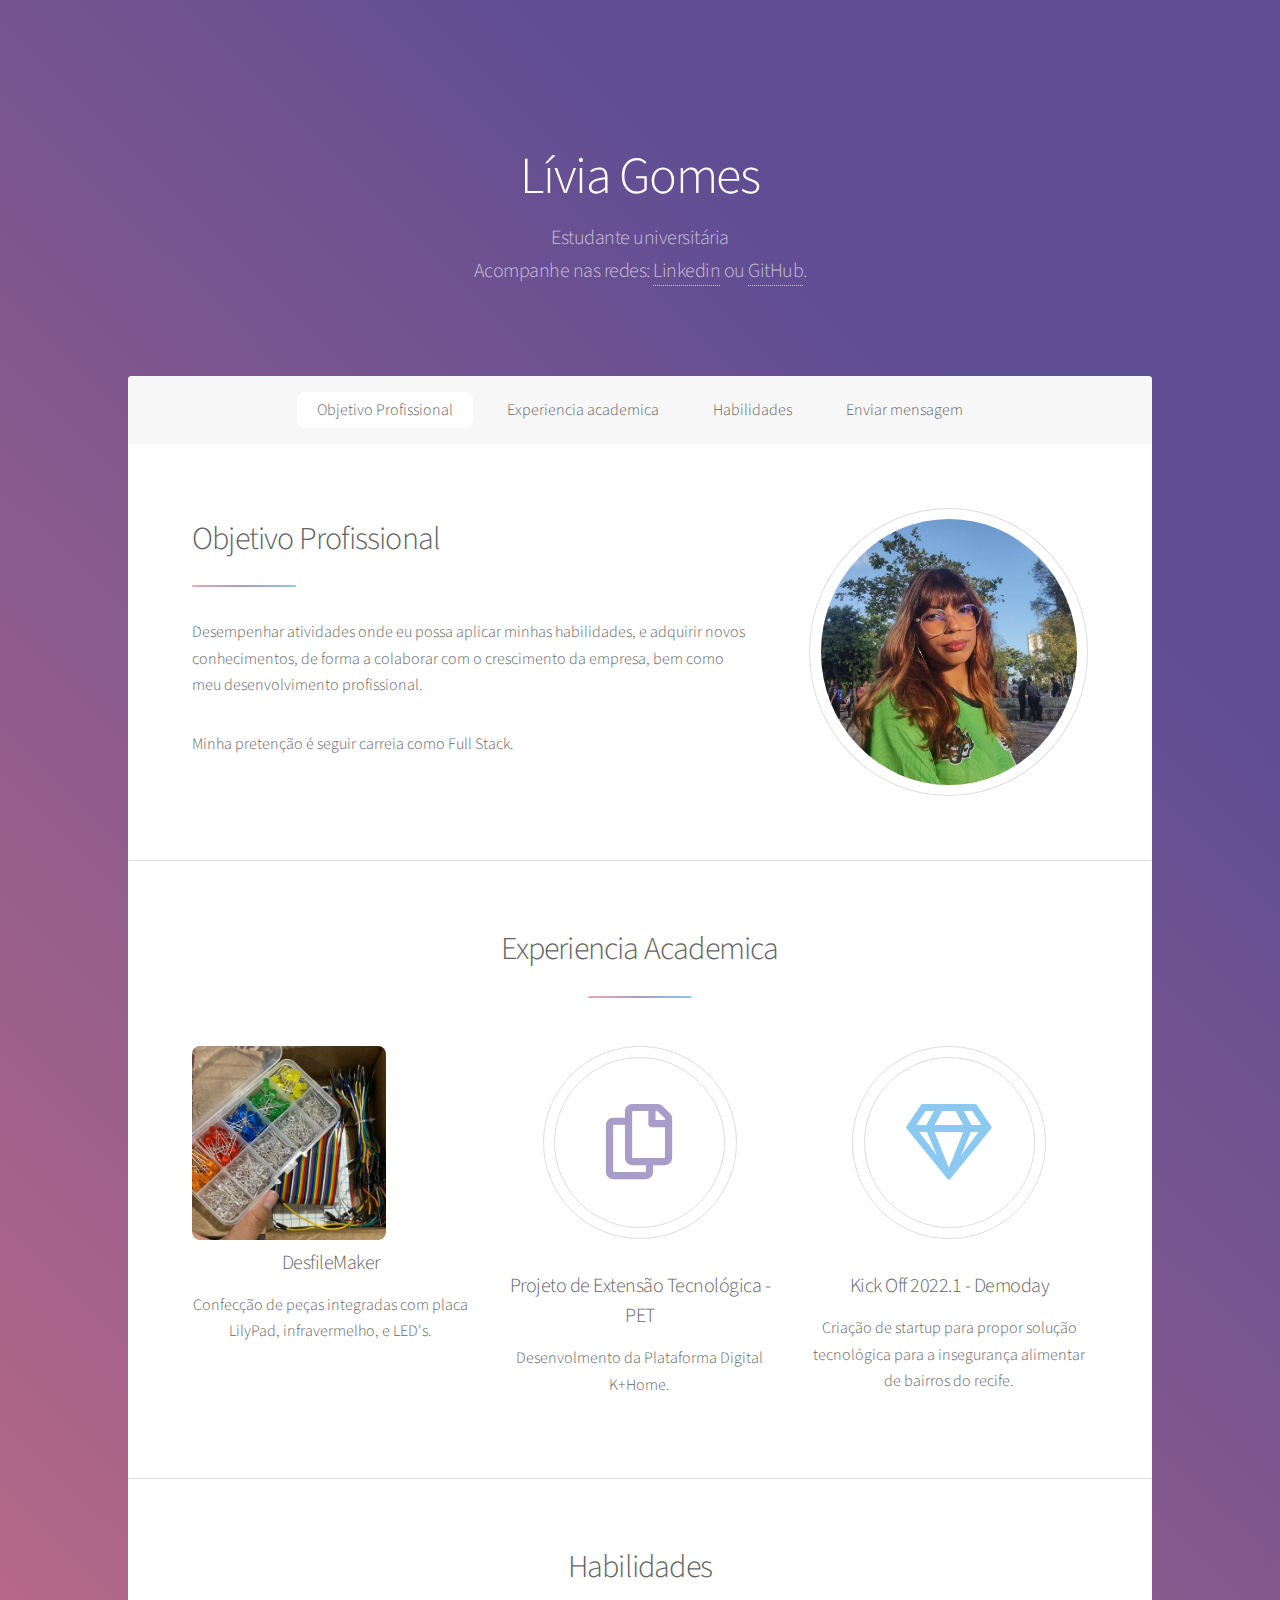
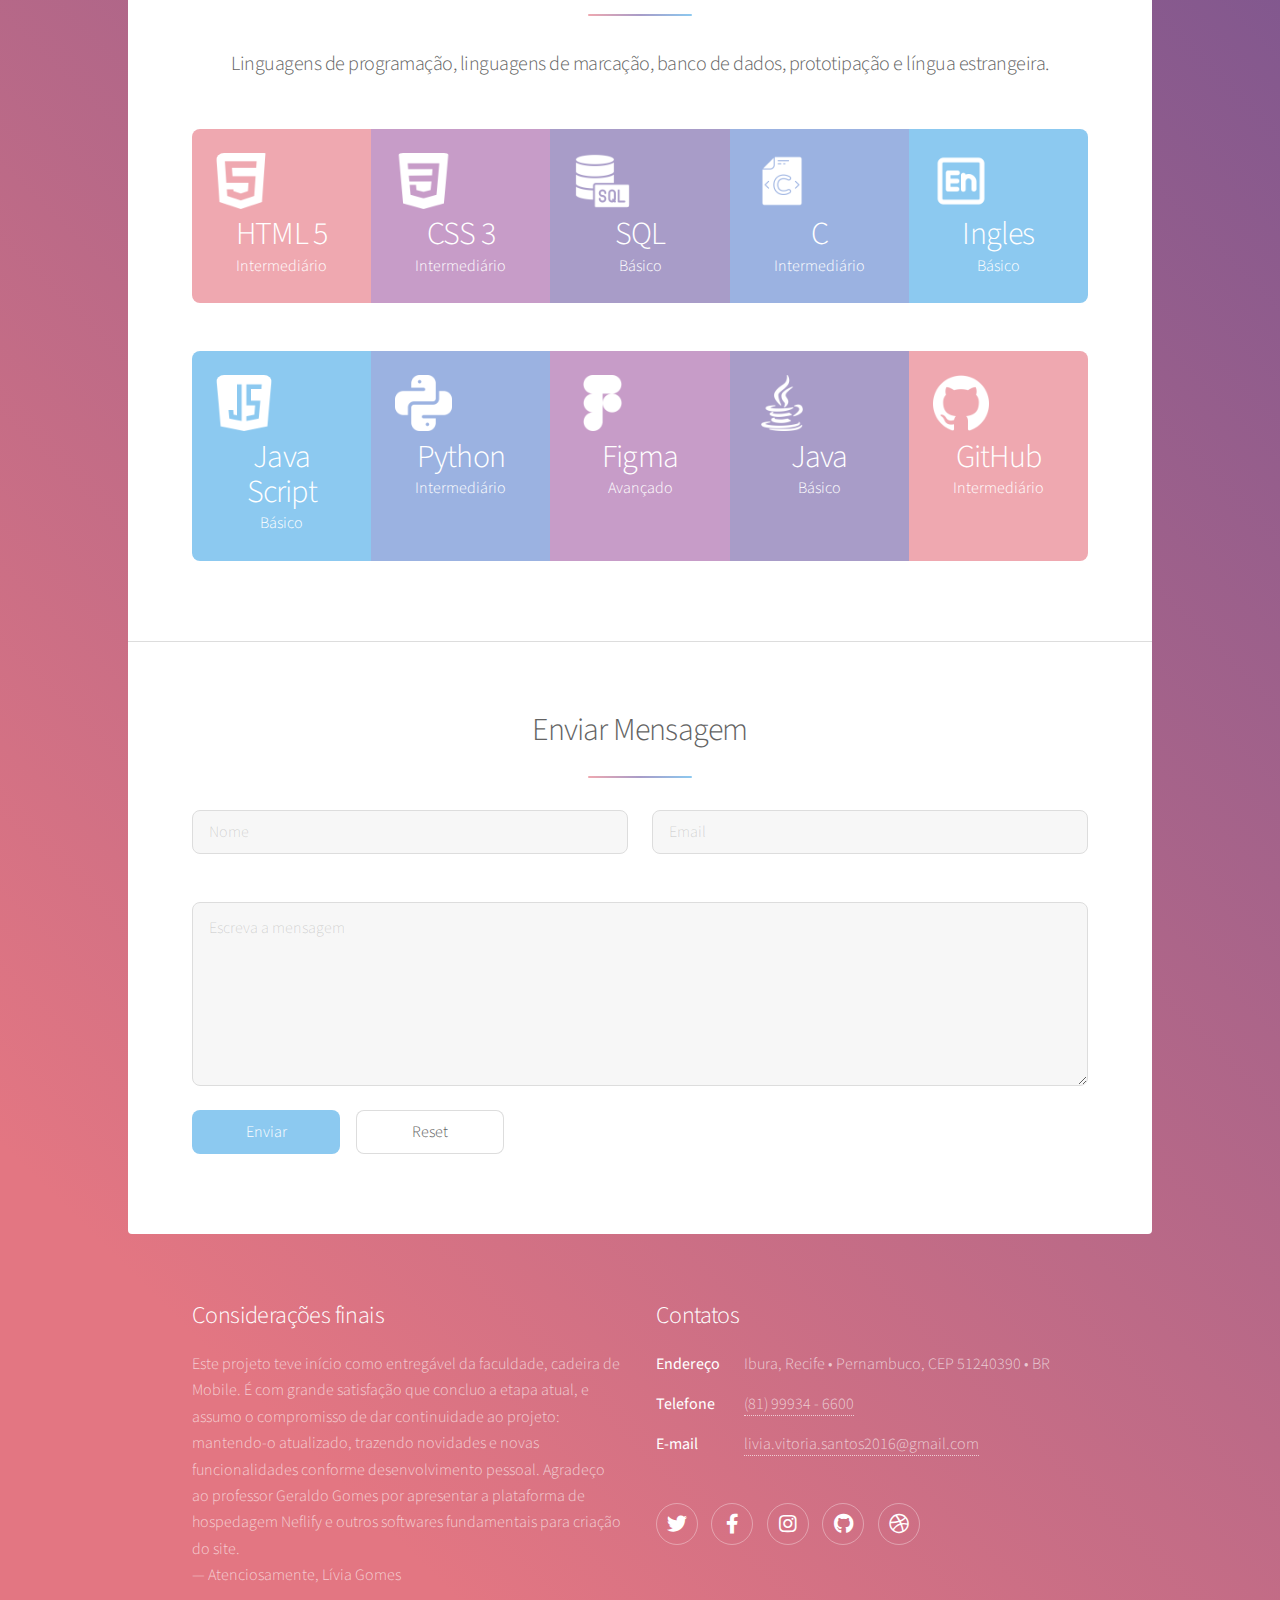
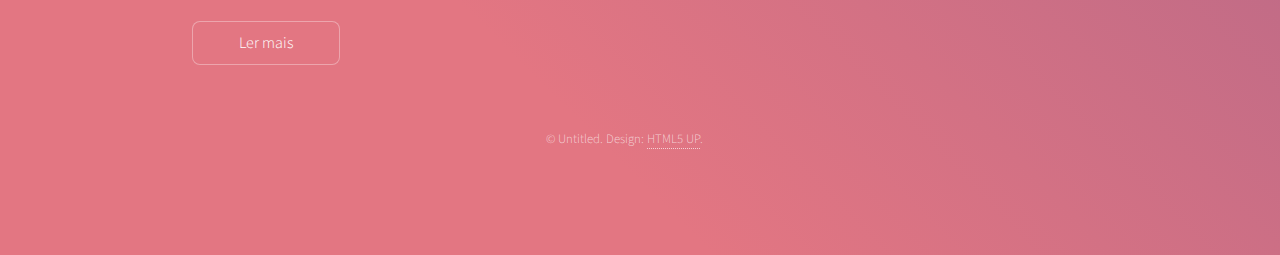
==== commit 9baa29e4: "novos recursos" ====
--- a/index.html
+++ b/index.html
@@ -79,9 +79,6 @@
 									</li>
 								</ul>
 								<footer class="major">
-									<ul class="actions special">
-										<li><a href="generic.html" class="button">Learn More</a></li>
-									</ul>
 								</footer>
 							</section>
 
@@ -176,27 +173,32 @@
 				<!-- Footer -->
 					<footer id="footer">
 						<section>
-							<h2>Aliquam sed mauris</h2>
-							<p>Sed lorem ipsum dolor sit amet et nullam consequat feugiat consequat magna adipiscing tempus etiam dolore veroeros. eget dapibus mauris. Cras aliquet, nisl ut viverra sollicitudin, ligula erat egestas velit, vitae tincidunt odio.</p>
+							<h2>Considerações finais</h2>
+							<p>Este projeto teve início como entregável da faculdade, cadeira de Mobile. 
+								É com grande satisfação que concluo a etapa atual, e assumo o compromisso de dar continuidade ao projeto: mantendo-o atualizado, trazendo novidades e novas funcionalidades conforme desenvolvimento pessoal. 
+								Agradeço ao professor Geraldo Gomes por apresentar a plataforma de hospedagem Neflify e outros softwares fundamentais para criação do site. 
+								<br>
+								— Atenciosamente, Lívia Gomes
+								</p>
 							<ul class="actions">
-								<li><a href="generic.html" class="button">Learn More</a></li>
+								<li><a href="#" class="button">Ler mais</a></li>
 							</ul>
 						</section>
 						<section>
-							<h2>Etiam feugiat</h2>
+							<h2>Contatos</h2>
 							<dl class="alt">
-								<dt>Address</dt>
-								<dd>1234 Somewhere Road &bull; Nashville, TN 00000 &bull; USA</dd>
-								<dt>Phone</dt>
-								<dd>(81) 99934 - 6600</dd>
-								<dt>Email</dt>
-								<dd><a href="#">liviavsgomes@fac.pe.senac.br</a></dd>
+								<dt>Endereço</dt>
+								<dd>Ibura, Recife &bull; Pernambuco, CEP 51240390 &bull; BR</dd>
+								<dt>Telefone</dt>
+								<dd><a href="tel:+81.99934.6600">(81) 99934 - 6600</a></dd>
+								<dt>E-mail</dt>
+								<dd><a href="mailto:livia.vitoria.santos2016@gmail.com">livia.vitoria.santos2016@gmail.com</a></dd>
 							</dl>
 							<ul class="icons">
 								<li><a href="#" class="icon brands fa-twitter alt"><span class="label">Twitter</span></a></li>
 								<li><a href="#" class="icon brands fa-facebook-f alt"><span class="label">Facebook</span></a></li>
 								<li><a href="#" class="icon brands fa-instagram alt"><span class="label">Instagram</span></a></li>
-								<li><a href="#" class="icon brands fa-github alt"><span class="label">GitHub</span></a></li>
+								<li><a href="https://github.com/ViviSGG" class="icon brands fa-github alt"><span class="label">GitHub</span></a></li>
 								<li><a href="#" class="icon brands fa-dribbble alt"><span class="label">Dribbble</span></a></li>
 							</ul>
 						</section>
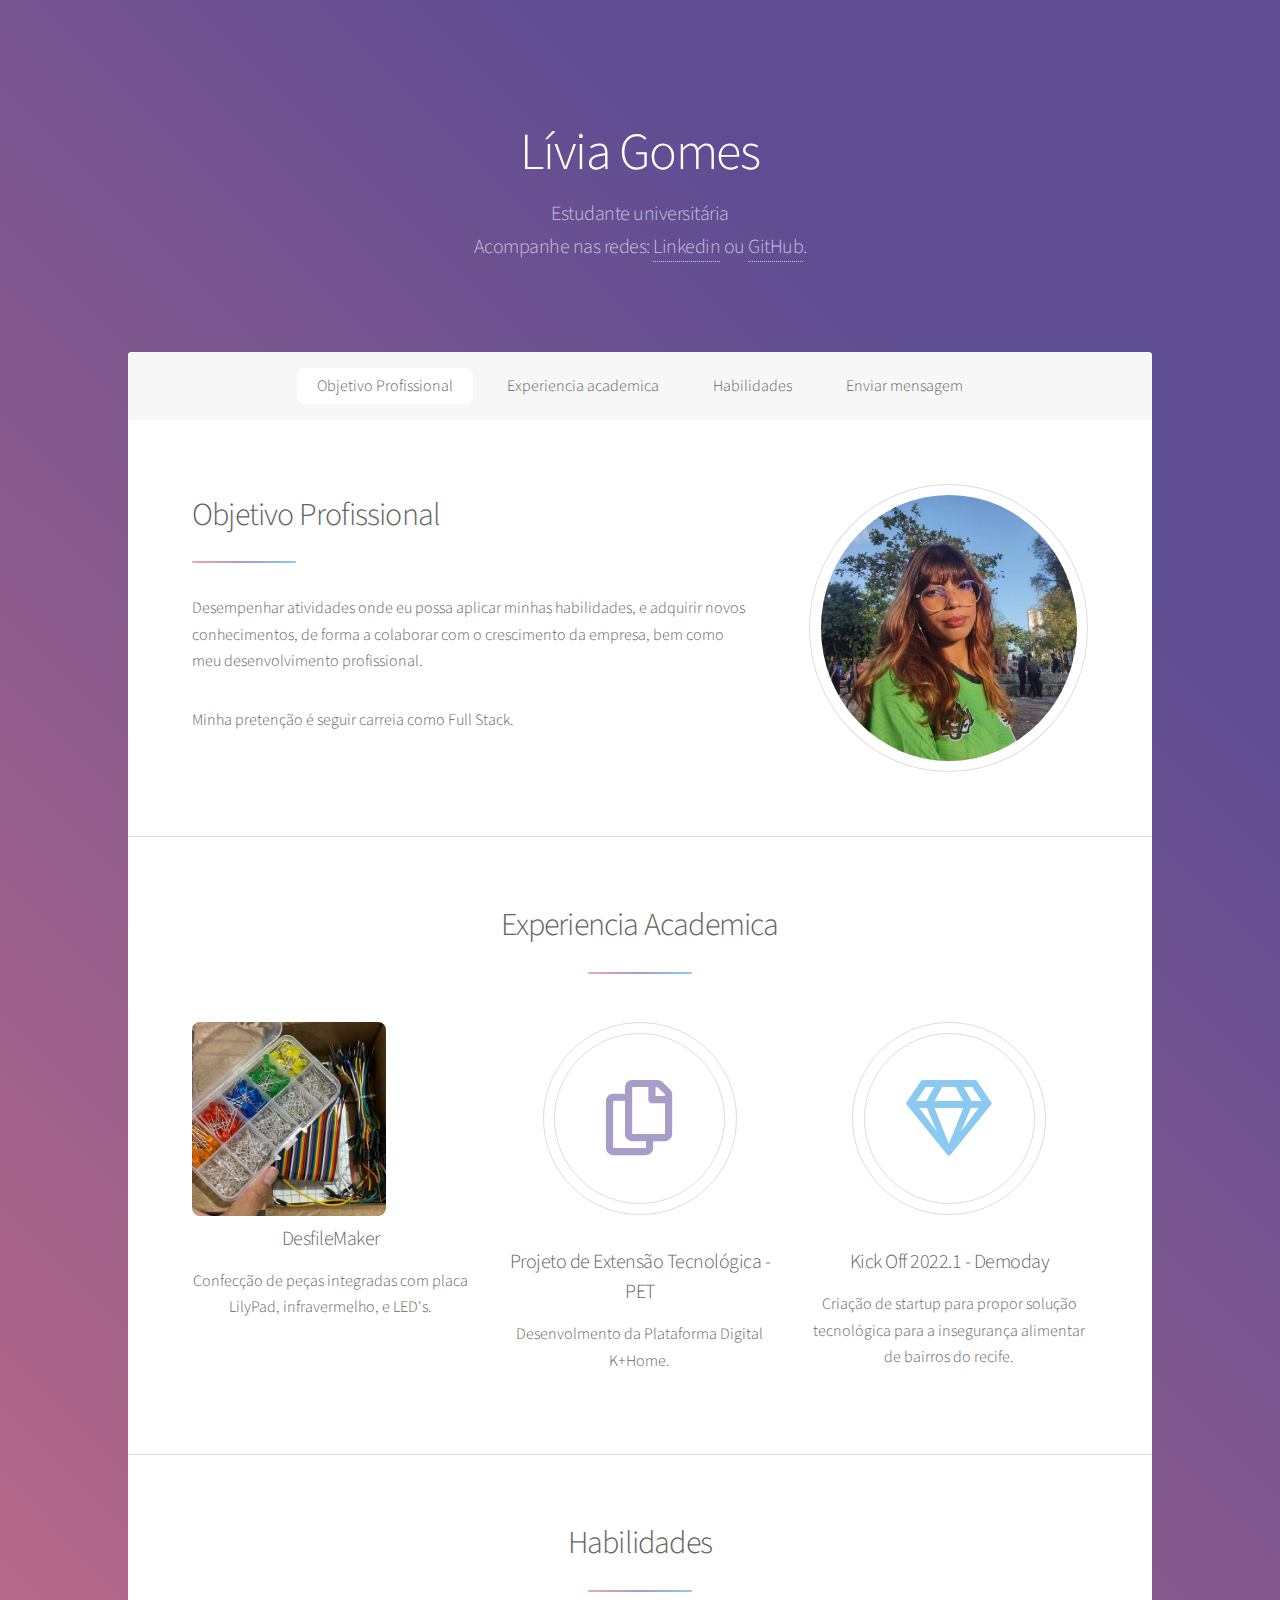
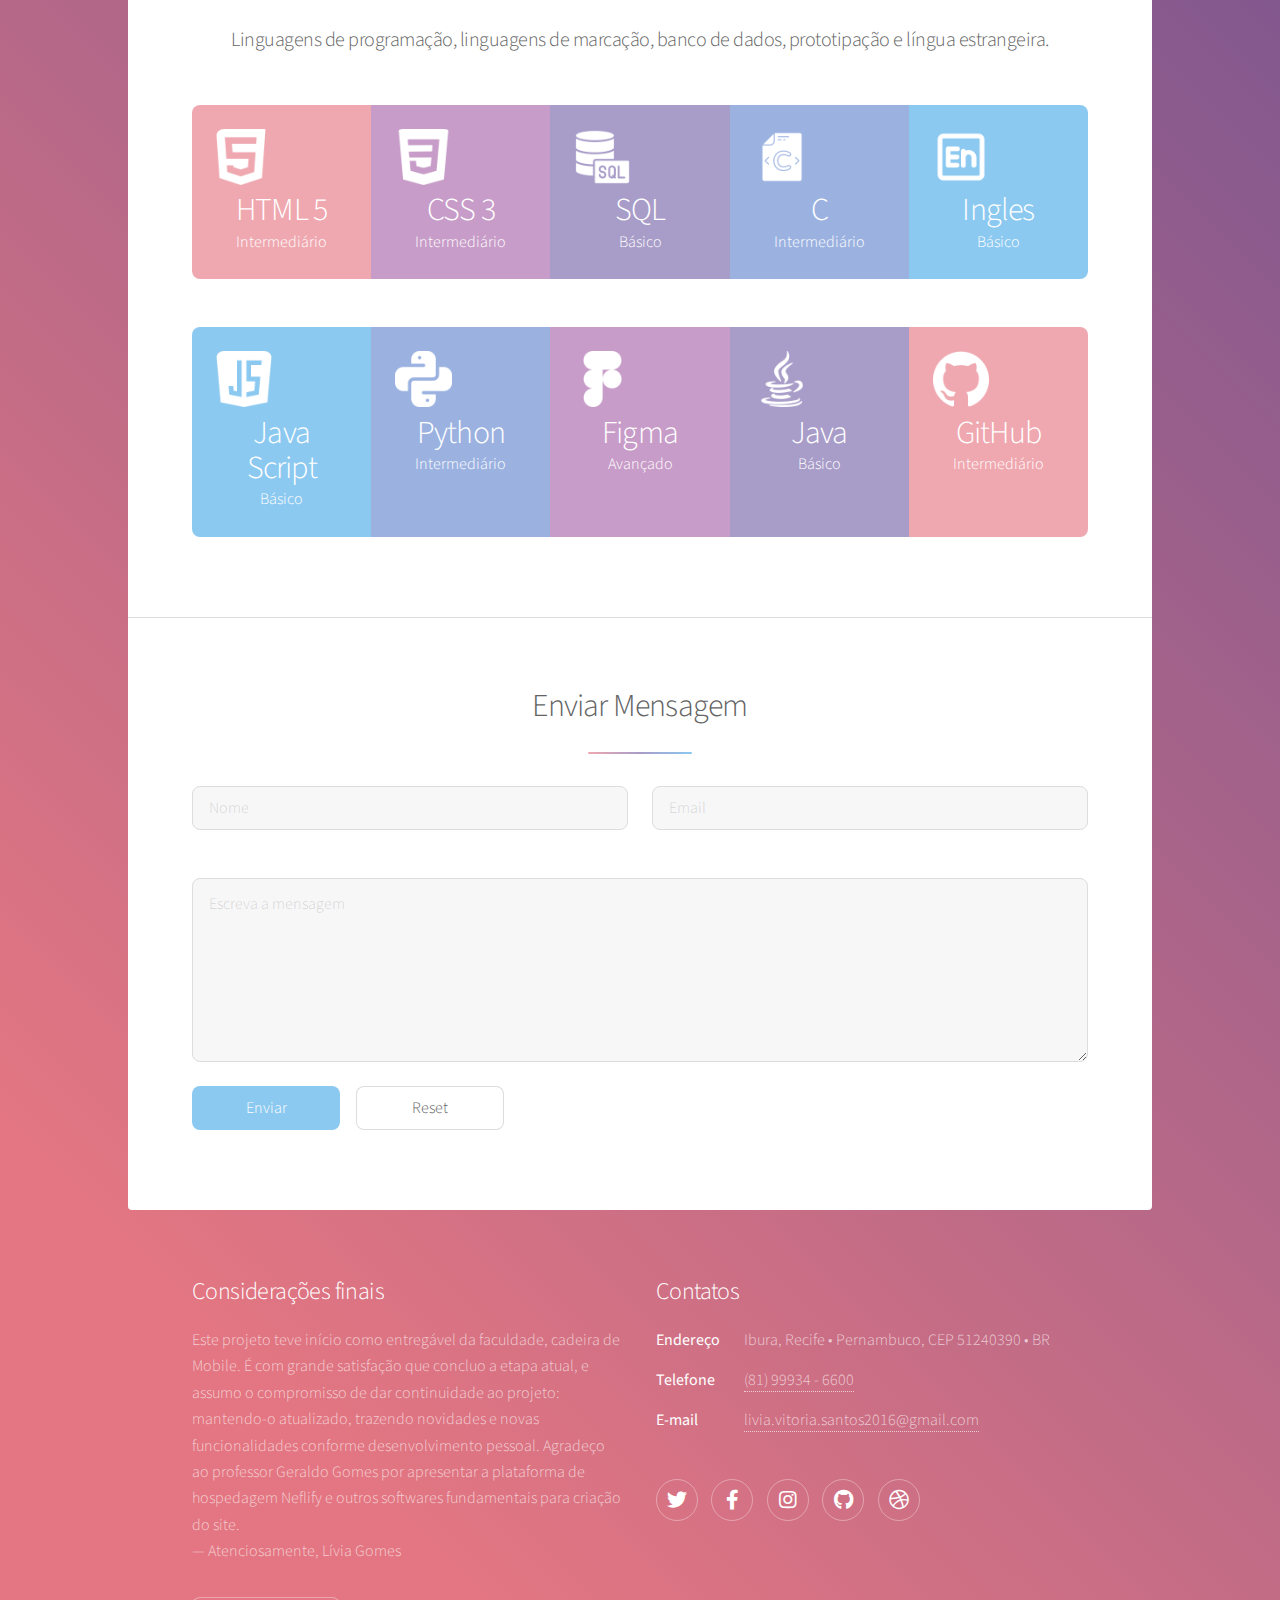
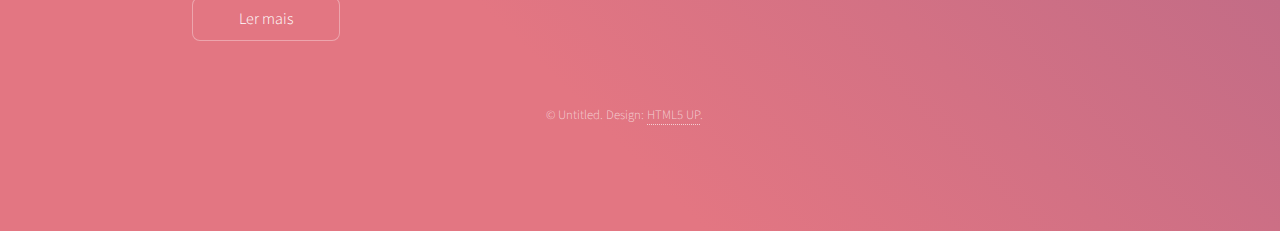
==== commit edfbbfbf: "imagens movidas para pasta assets" ====
--- a/index.html
+++ b/index.html
@@ -12,6 +12,7 @@
 		<meta name="viewport" content="width=device-width, initial-scale=1, user-scalable=no" />
 		<link rel="stylesheet" href="assets/css/main.css" />
 		<noscript><link rel="stylesheet" href="assets/css/noscript.css" /></noscript>
+		<link rel="manifest" href="manifest.json" />
 	</head>
 	<body class="is-preload">
 
@@ -20,7 +21,7 @@
 
 				<!-- Header -->
 					<header id="header" class="alt">
-						<span class="logo"><img src="images/logo.svg" alt="" /></span>
+					<!--<span class="logo"><img src="assets\imagens\icon-perfil-preto.jpeg" alt="" /></span>-->
 						<img href="https://cdn-icons-png.flaticon.com/512/921/921124.png" alt="">
 						<h1>Lívia Gomes</h1>
 						<p>Estudante universitária<br/>
@@ -52,7 +53,7 @@
 										<ul class="actions">
 										</ul>
 									</div>
-									<span class="image"><img src="imagens\icon-perfil-verde.jpeg" alt="" /></span>
+									<span class="image"><img src="assets\imagens\icon-perfil-verde.jpeg" alt="" /></span>
 								</div>
 							</section>
 
@@ -63,7 +64,7 @@
 								</header>
 								<ul class="features">
 									<li>
-										<span class="image"><img src="imagens\led's.jpeg" alt="" id="exp-icon" /></span>
+										<span class="image"><img src="assets\imagens\led's.jpeg" alt="" id="exp-icon" /></span>
 										<h3>DesfileMaker</h3>
 										<p>Confecção de peças integradas com placa LilyPad, infravermelho, e LED's.</p>
 									</li>
@@ -90,46 +91,46 @@
 								</header>
 								<ul class="statistics">
 									<li class="style1">
-										<span class="image"><img src="imagens\html5.png" id="hab-icon"></span>
+										<span class="image"><img src="assets\imagens\html5.png" id="hab-icon"></span>
 										<strong>HTML 5</strong> Intermediário
 									</li>
 									<li class="style2">
-										<span class="image"><img src="imagens\css-3.png" id="hab-icon"></span>
+										<span class="image"><img src="assets\imagens\css-3.png" id="hab-icon"></span>
 										<strong>CSS 3</strong> Intermediário
 									</li>
 									<li class="style3">
-										<span class="image"><img src="imagens\servidor-sql.png" id="hab-icon"></span>
+										<span class="image"><img src="assets\imagens\servidor-sql.png" id="hab-icon"></span>
 										<strong>SQL</strong> Básico
 									</li>
 									<li class="style4">
-										<span class="image"><img src="imagens\linguagem-c.png" id="hab-icon"></span></span>
+										<span class="image"><img src="assets\imagens\linguagem-c.png" id="hab-icon"></span></span>
 										<strong>C</strong> Intermediário
 									</li>
 									<li class="style5">
-										<span class="image"><img src="imagens\ingles.png" id="hab-icon"></span>
+										<span class="image"><img src="assets\imagens\ingles.png" id="hab-icon"></span>
 										<strong>Ingles</strong> Básico
 									</li>
 									
 								</ul>
 								<ul class="statistics">									
 									<li class="style5">
-										<span class="image"><img src="imagens\script-java.png" id="hab-icon"></span>
+										<span class="image"><img src="assets\imagens\script-java.png" id="hab-icon"></span>
 										<strong>Java Script</strong> Básico
 									</li>
 									<li class="style4">
-										<span class="image"><img src="imagens\python.png" id="hab-icon"></span>
+										<span class="image"><img src="assets\imagens\python.png" id="hab-icon"></span>
 										<strong>Python</strong> Intermediário
 									</li>
 									<li class="style2">
-										<span class="image"><img src="imagens\figma.png" id="hab-icon"></span>
+										<span class="image"><img src="assets\imagens\figma.png" id="hab-icon"></span>
 										<strong>Figma</strong> Avançado
 									</li>
 									<li class="style3">
-										<span class="image"><img src="imagens\java.png" id="hab-icon"></span>
+										<span class="image"><img src="assets\imagens\java.png" id="hab-icon"></span>
 										<strong>Java</strong> Básico
 									</li>
 									<li class="style1">
-										<span class="image"><img src="imagens\github.png" id="hab-icon"></span>
+										<span class="image"><img src="assets\imagens\github.png" id="hab-icon"></span>
 										<strong>GitHub</strong> Intermediário
 									</li>
 								</ul>
